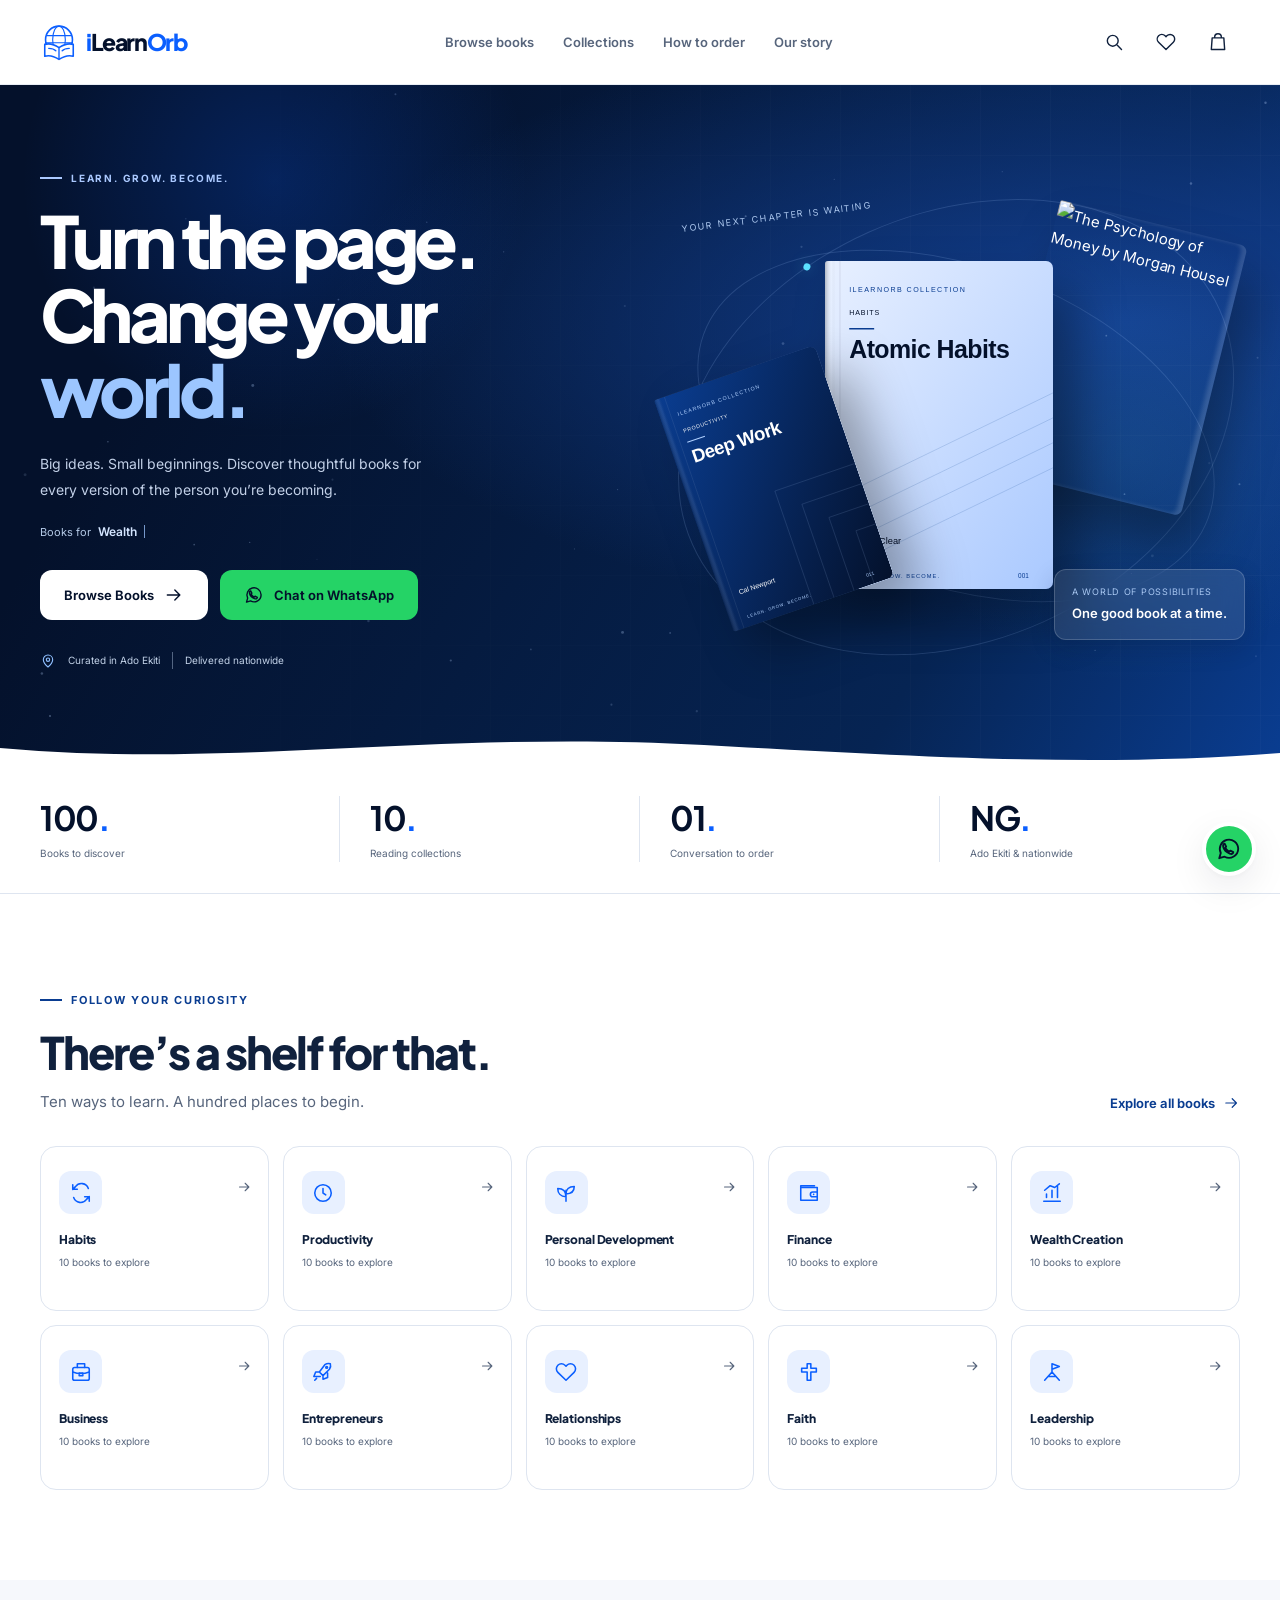
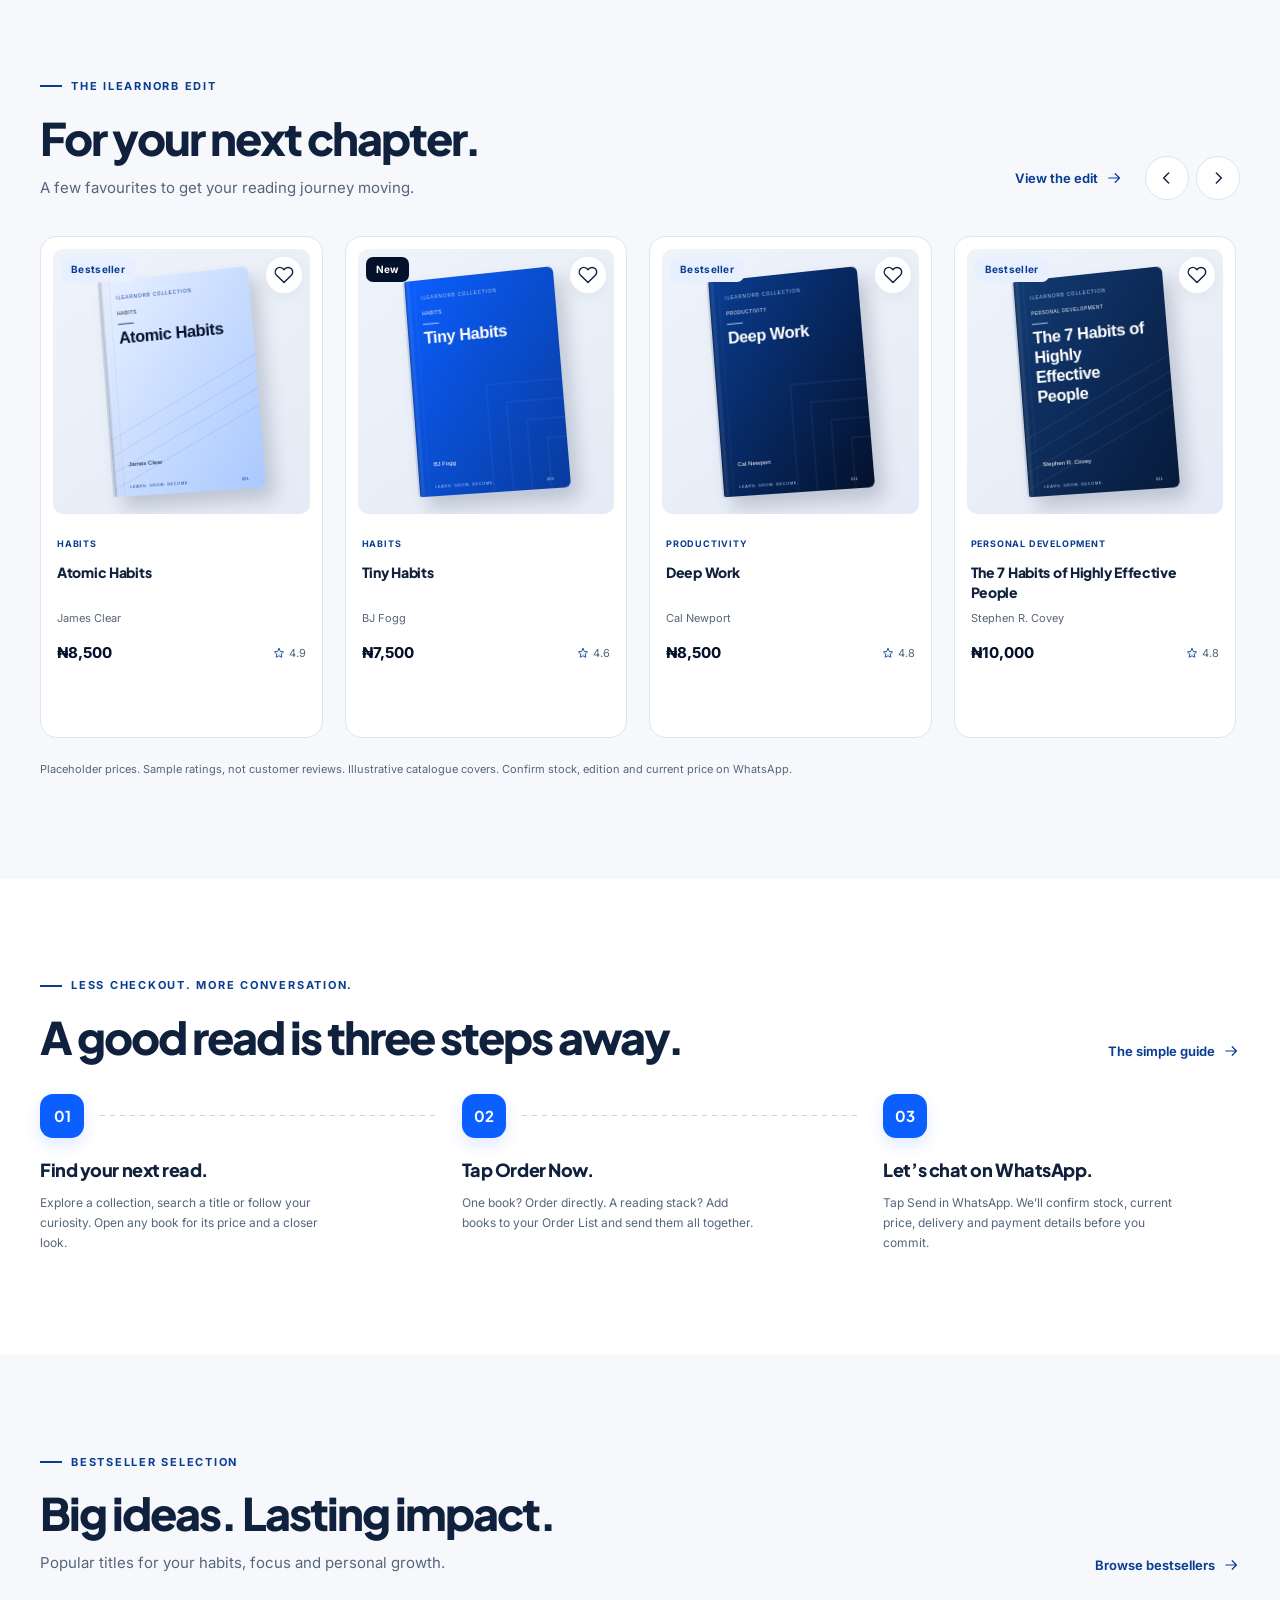
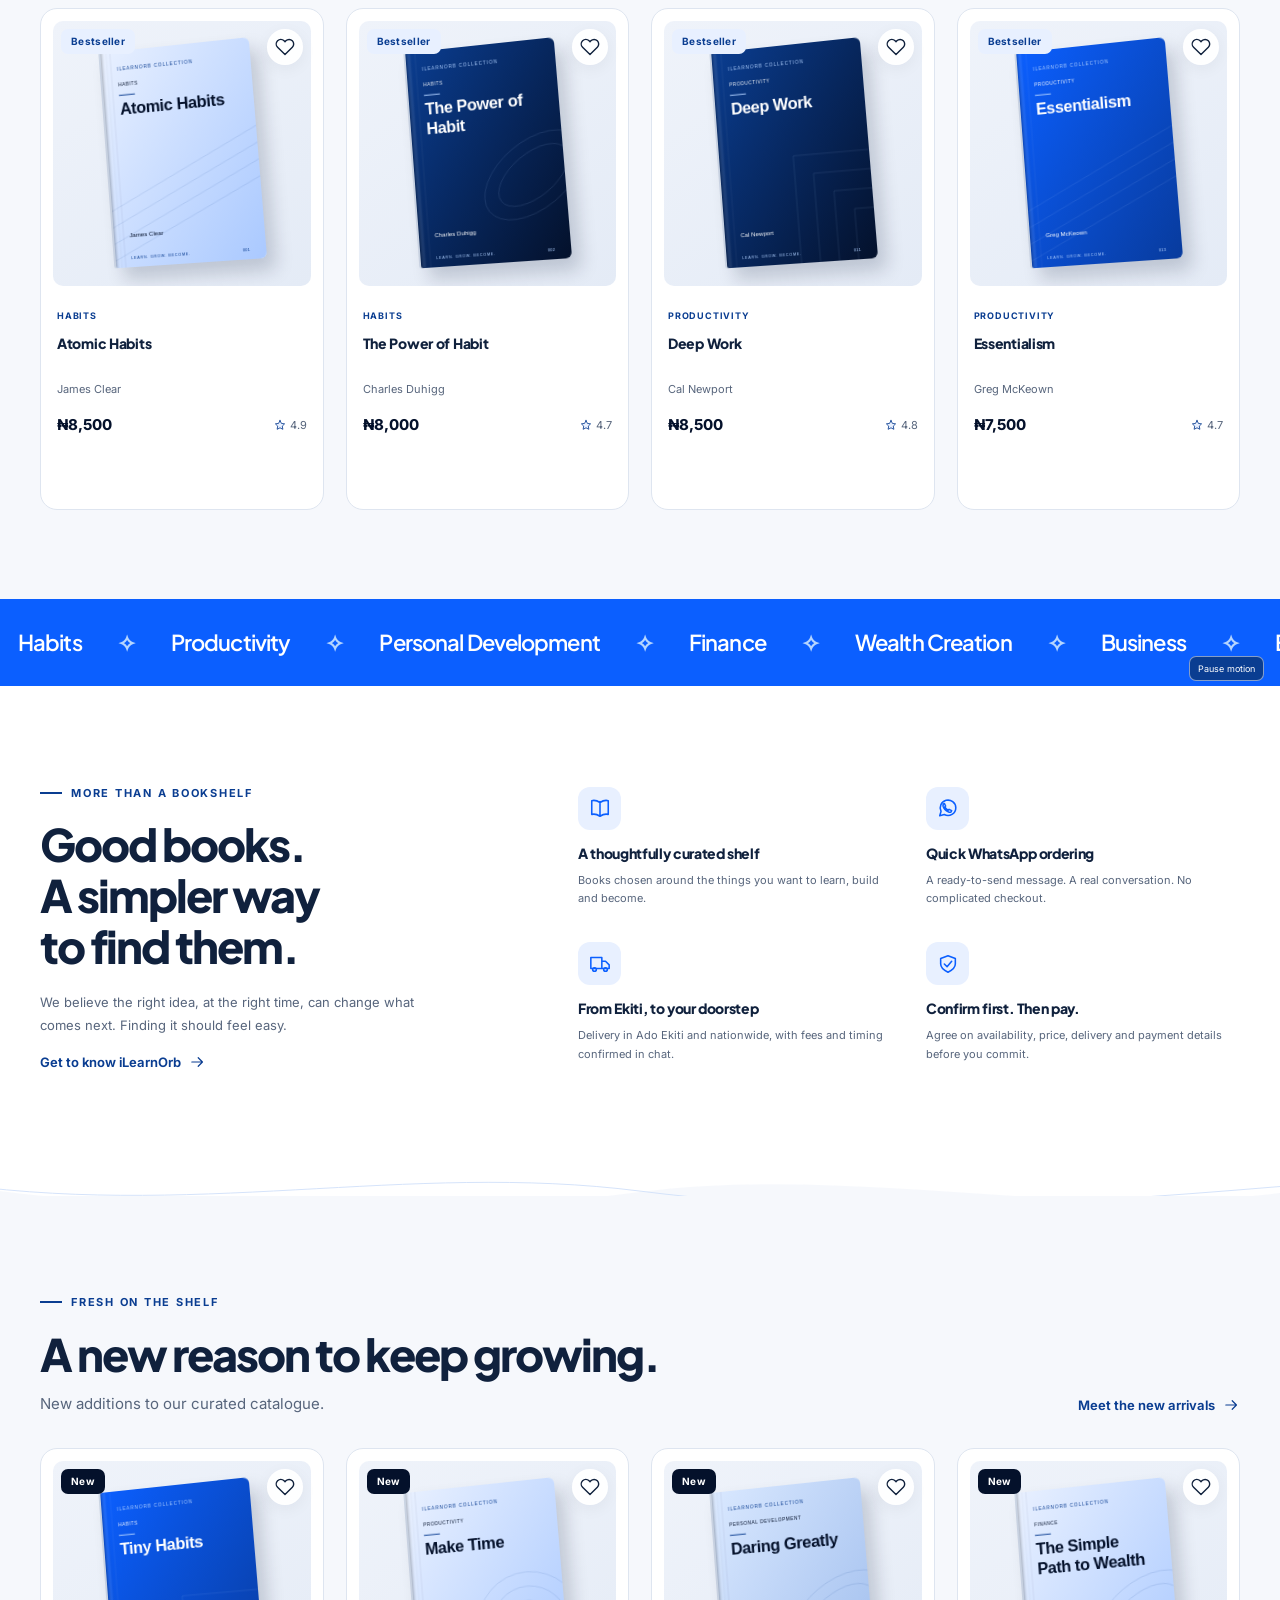
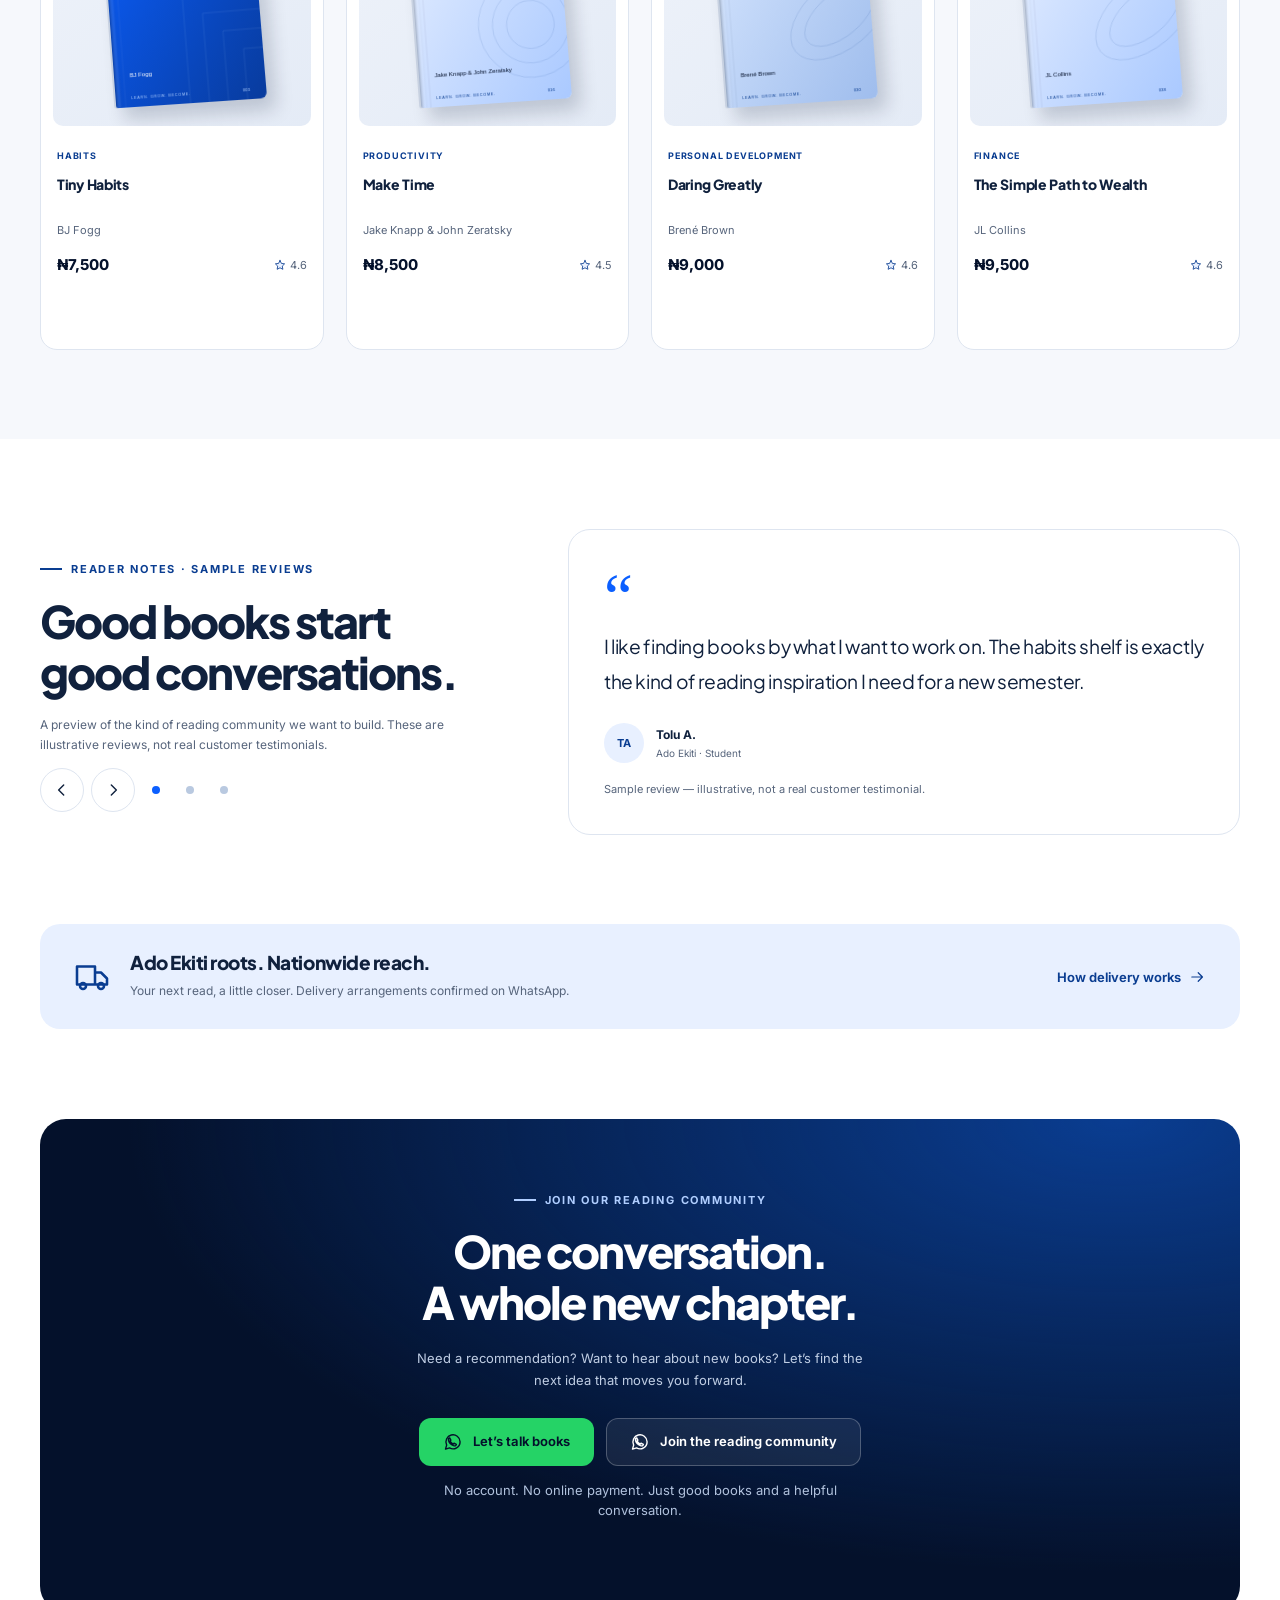
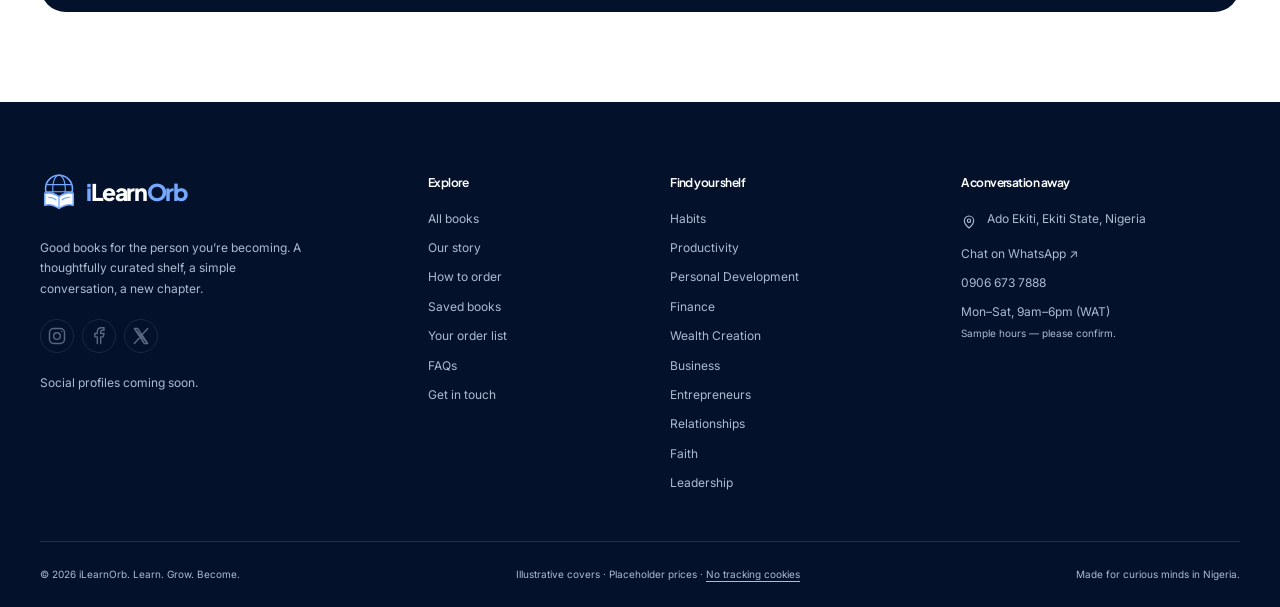
==== index.html @ 49f13f86 "first commit" ====
<!DOCTYPE html>
<html lang="en-NG">
<head>
  <meta charset="UTF-8">
  <meta name="viewport" content="width=device-width, initial-scale=1">
  <meta name="color-scheme" content="light">
  <meta name="theme-color" content="#04112B">
  <title>Books for the Person You’re Becoming | iLearnOrb</title>
  <meta name="description" content="Discover 100 books across habits, finance, faith, business and more. Order with a simple WhatsApp conversation from Ado Ekiti, Nigeria.">
  <meta property="og:type" content="website">
  <meta property="og:locale" content="en_NG">
  <meta property="og:site_name" content="iLearnOrb">
  <meta property="og:title" content="Books for the Person You’re Becoming | iLearnOrb">
  <meta property="og:description" content="Discover 100 books across habits, finance, faith, business and more. Order with a simple WhatsApp conversation from Ado Ekiti, Nigeria.">
  <meta property="og:url" content="https://ilearnorb.example/index.html">
  <meta property="og:image" content="https://ilearnorb.example/assets/og-image.png">
  <meta property="og:image:width" content="1200">
  <meta property="og:image:height" content="630">
  <meta property="og:image:alt" content="iLearnOrb — Learn. Grow. Become. A curated bookshelf in Nigeria.">
  <meta name="twitter:card" content="summary_large_image">
  <meta name="twitter:title" content="Books for the Person You’re Becoming | iLearnOrb">
  <meta name="twitter:description" content="Discover 100 books across habits, finance, faith, business and more. Order with a simple WhatsApp conversation from Ado Ekiti, Nigeria.">
  <meta name="twitter:image" content="https://ilearnorb.example/assets/og-image.png">
  <link rel="canonical" href="https://ilearnorb.example/index.html">
  <link rel="icon" href="assets/favicon.svg" type="image/svg+xml">
  <link rel="apple-touch-icon" href="assets/icon-192.png">
  <link rel="manifest" href="manifest.json">
  <link rel="preconnect" href="https://fonts.googleapis.com">
  <link rel="preconnect" href="https://fonts.gstatic.com" crossorigin>
  <link href="https://fonts.googleapis.com/css2?family=Inter:wght@400;500;600;700&amp;family=Plus+Jakarta+Sans:wght@500;600;700;800&amp;display=swap" rel="stylesheet">
  <link rel="stylesheet" href="css/variables.css">
  <link rel="stylesheet" href="css/base.css">
  <link rel="stylesheet" href="css/components.css">
  <link rel="stylesheet" href="css/animations.css">
  <link rel="stylesheet" href="css/pages.css">
  <script src="js/config.js" defer></script>
  <script src="js/books-data.js" defer></script>
  <script src="js/utils.js" defer></script>
  <script src="js/cart.js" defer></script>
  <script src="js/wishlist.js" defer></script>
  <script src="js/catalogue.js" defer></script>
  <script src="js/book.js" defer></script>
  <script src="js/animations.js" defer></script>
  <script src="js/app.js" defer></script>
</head>
<body data-page="home">
  <a class="skip-link" href="#main-content">Skip to content</a>
  <header class="site-header" id="site-header"><div class="container navbar"><a class="logo-type" href="index.html">iLearnOrb</a><a class="text-link" href="pages/catalogue.html">Browse books</a></div></header>
  <noscript>JavaScript is needed for the catalogue, saved books and order list. You can still <a href="https://wa.me/2349066737888" target="_blank" rel="noopener noreferrer"><strong>contact iLearnOrb on WhatsApp</strong></a> to ask about books and delivery.</noscript>
  <main id="main-content" tabindex="-1">
    <section class="hero" aria-labelledby="hero-heading">
      <canvas class="hero-canvas" id="hero-canvas" aria-hidden="true"></canvas>
      <div class="hero-orb" aria-hidden="true"></div><div class="hero-orb hero-orb-secondary" aria-hidden="true"></div>
      <div class="container hero-inner">
        <div class="hero-copy">
          <span class="eyebrow">Learn. Grow. Become.</span>
          <h1 id="hero-heading"><span class="hero-word" style="--word:0">Turn</span> <span class="hero-word" style="--word:1">the</span> <span class="hero-word" style="--word:2">page.</span><br><span class="hero-word" style="--word:3">Change</span> <span class="hero-word" style="--word:4">your</span><br><span class="hero-word hero-accent" style="--word:5">world.</span></h1>
          <p class="hero-lead">Big ideas. Small beginnings. Discover thoughtful books for every version of the person you’re becoming.</p>
          <div class="hero-discovery"><span>Books for</span> <strong id="rotating-word" aria-hidden="true">Habits</strong><span class="typing-caret" aria-hidden="true"></span><span class="sr-only">habits, wealth, faith and leadership.</span></div>
          <div class="btn-row"><a class="btn btn-white" href="pages/catalogue.html" data-magnetic>Browse Books<svg class="icon" viewBox="0 0 24 24" aria-hidden="true"><path d="M4 12h15m-6-6 6 6-6 6"/></svg></a><a class="btn btn-whatsapp" data-whatsapp="general" href="https://wa.me/2349066737888" target="_blank" rel="noopener noreferrer" data-magnetic><svg class="icon" viewBox="0 0 24 24" aria-hidden="true"><path d="M20.5 11.6a8.5 8.5 0 0 1-12.6 7.5L3 20.5l1.4-4.8a8.5 8.5 0 1 1 16.1-4.1Z"/><path d="m8 7 1.4 2.8-.9 1a9 9 0 0 0 3.7 3.7l1-1 2.8 1.4c-.4 2-1.7 2-3.3 1.4-3.4-1.4-5.4-3.4-6-6C6.4 8.8 6.5 7.3 8 7Z"/></svg>Chat on WhatsApp</a></div>
          <div class="hero-meta"><svg class="icon" viewBox="0 0 24 24" aria-hidden="true"><path d="M19 10c0 5-7 11-7 11S5 15 5 10a7 7 0 1 1 14 0Z"/><circle cx="12" cy="10" r="2.5"/></svg><span>Curated in Ado Ekiti</span><span>Delivered nationwide</span></div>
        </div>
        <div class="hero-art">
          <div class="hero-art-inner" aria-hidden="true"><div class="orbit-ring"></div><div class="orbit-ring"></div><span class="art-note">Your next chapter is waiting</span><div class="hero-book hero-book-back" id="hero-book-back"></div><div class="hero-book hero-book-main" id="hero-book-main"></div><div class="hero-book hero-book-front" id="hero-book-front"></div><div class="art-label"><span>A world of possibilities</span><strong>One good book at a time.</strong></div></div>
          <button class="motion-enable" id="enable-motion" hidden>Enable book motion</button>
        </div>
      </div>
      <div class="wave-divider" aria-hidden="true"><svg viewBox="0 0 1440 70" preserveAspectRatio="none"><path d="M0 40C240 75 440 10 720 35s480 45 720-10v45H0Z" fill="#FFFFFF"/></svg></div>
    </section>
    <section class="stats-strip" aria-label="Our catalogue at a glance"><div class="container stats-grid">
      <div class="stat"><strong><span data-counter="100" aria-hidden="true">100</span><span class="sr-only">100</span><span class="text-blue">.</span></strong><small>Books to discover</small></div>
      <div class="stat"><strong><span data-counter="10" aria-hidden="true">10</span><span class="sr-only">10</span><span class="text-blue">.</span></strong><small>Reading collections</small></div>
      <div class="stat"><strong><span data-counter="1" data-pad="true" aria-hidden="true">01</span><span class="sr-only">One</span><span class="text-blue">.</span></strong><small>Conversation to order</small></div>
      <div class="stat"><strong>NG<span class="text-blue">.</span></strong><small>Ado Ekiti &amp; nationwide</small></div>
    </div></section>
    <section class="section" id="categories"><div class="container"><div class="section-head reveal"><div><span class="eyebrow">Follow your curiosity</span><h2>There’s a shelf for that.</h2><p>Ten ways to learn. A hundred places to begin.</p></div><a class="text-link" href="pages/catalogue.html">Explore all books<svg class="icon" viewBox="0 0 24 24" aria-hidden="true"><path d="M4 12h15m-6-6 6 6-6 6"/></svg></a></div><div class="categories-grid" id="home-categories" data-stagger></div></div></section>
    <section class="section section-soft"><div class="container"><div class="section-head reveal"><div><span class="eyebrow">The iLearnOrb edit</span><h2>For your next chapter.</h2><p>A few favourites to get your reading journey moving.</p></div><div class="carousel-heading-actions"><a class="text-link" href="pages/catalogue.html?featured=1">View the edit<svg class="icon" viewBox="0 0 24 24" aria-hidden="true"><path d="M4 12h15m-6-6 6 6-6 6"/></svg></a><div class="carousel-controls"><button class="icon-button" data-carousel="featured-books" data-direction="-1" aria-label="Previous featured books"><svg class="icon" viewBox="0 0 24 24" aria-hidden="true"><path d="m14 6-6 6 6 6"/></svg></button><button class="icon-button" data-carousel="featured-books" data-direction="1" aria-label="Next featured books"><svg class="icon" viewBox="0 0 24 24" aria-hidden="true"><path d="m10 6 6 6-6 6"/></svg></button></div></div></div><div class="carousel" id="featured-books" tabindex="0" aria-label="Featured books" data-stagger></div><p class="fine-print" data-catalogue-note>Designed catalogue covers. Placeholder prices. Sample ratings, not customer reviews. Please confirm stock and current prices on WhatsApp.</p></div></section>
    <section class="section"><div class="container"><div class="section-head reveal"><div><span class="eyebrow">Less checkout. More conversation.</span><h2>A good read is three steps away.</h2></div><a class="text-link" href="pages/how-to-order.html">The simple guide<svg class="icon" viewBox="0 0 24 24" aria-hidden="true"><path d="M4 12h15m-6-6 6 6-6 6"/></svg></a></div><div class="steps-grid" data-stagger>
      <article class="step-card reveal"><span class="step-number">01</span><h3>Find your next read.</h3><p>Explore a collection, search a title or follow your curiosity. Open any book for its price and a closer look.</p></article>
      <article class="step-card reveal"><span class="step-number">02</span><h3>Tap Order Now.</h3><p>One book? Order directly. A reading stack? Add books to your Order List and send them all together.</p></article>
      <article class="step-card reveal"><span class="step-number">03</span><h3>Let’s chat on WhatsApp.</h3><p>Tap Send in WhatsApp. We’ll confirm stock, current price, delivery and payment details before you commit.</p></article>
    </div></div></section>
    <section class="section section-soft"><div class="container"><div class="section-head reveal"><div><span class="eyebrow">Bestseller selection</span><h2>Big ideas. Lasting impact.</h2><p>Popular titles for your habits, focus and personal growth.</p></div><a class="text-link" href="pages/catalogue.html?badge=bestseller">Browse bestsellers<svg class="icon" viewBox="0 0 24 24" aria-hidden="true"><path d="M4 12h15m-6-6 6 6-6 6"/></svg></a></div><div class="book-grid" id="bestseller-books" data-stagger></div></div></section>
    <section class="marquee" aria-label="Reading categories"><div class="marquee-track" id="marquee-track"></div><button class="marquee-pause" id="marquee-pause" aria-pressed="false">Pause motion</button></section>
    <section class="section"><div class="container benefits-layout"><div class="benefits-intro reveal"><span class="eyebrow">More than a bookshelf</span><h2>Good books.<br>A simpler way<br>to find them.</h2><p>We believe the right idea, at the right time, can change what comes next. Finding it should feel easy.</p><a class="text-link" href="pages/about.html">Get to know iLearnOrb<svg class="icon" viewBox="0 0 24 24" aria-hidden="true"><path d="M4 12h15m-6-6 6 6-6 6"/></svg></a></div><div class="benefits-grid" data-stagger>
      <article class="benefit reveal"><div class="category-icon"><svg class="icon" viewBox="0 0 24 24" aria-hidden="true"><path d="M12 5v16M3 4c4-1 6 0 9 2 3-2 5-3 9-2v15c-4-1-6 0-9 2-3-2-5-3-9-2V4Z"/></svg></div><h3>A thoughtfully curated shelf</h3><p>Books chosen around the things you want to learn, build and become.</p></article>
      <article class="benefit reveal"><div class="category-icon"><svg class="icon" viewBox="0 0 24 24" aria-hidden="true"><path d="M20.5 11.6a8.5 8.5 0 0 1-12.6 7.5L3 20.5l1.4-4.8a8.5 8.5 0 1 1 16.1-4.1Z"/><path d="m8 7 1.4 2.8-.9 1a9 9 0 0 0 3.7 3.7l1-1 2.8 1.4c-.4 2-1.7 2-3.3 1.4-3.4-1.4-5.4-3.4-6-6C6.4 8.8 6.5 7.3 8 7Z"/></svg></div><h3>Quick WhatsApp ordering</h3><p>A ready-to-send message. A real conversation. No complicated checkout.</p></article>
      <article class="benefit reveal"><div class="category-icon"><svg class="icon" viewBox="0 0 24 24" aria-hidden="true"><path d="M2 5h12v12H2V5Zm12 4h4l4 4v4h-8"/><circle cx="6" cy="18" r="2"/><circle cx="18" cy="18" r="2"/></svg></div><h3>From Ekiti, to your doorstep</h3><p>Delivery in Ado Ekiti and nationwide, with fees and timing confirmed in chat.</p></article>
      <article class="benefit reveal"><div class="category-icon"><svg class="icon" viewBox="0 0 24 24" aria-hidden="true"><path d="m12 3 8 3v6c0 5-8 9-8 9s-8-4-8-9V6l8-3Z"/><path d="m8 12 3 3 5-6"/></svg></div><h3>Confirm first. Then pay.</h3><p>Agree on availability, price, delivery and payment details before you commit.</p></article>
    </div></div></section>
    <div class="section-divider" aria-hidden="true"><svg viewBox="0 0 1440 60" preserveAspectRatio="none" data-parallax="0.025"><path d="M0 0h1440v25c-240 50-480-20-720 10S240 60 0 25Z" fill="#FFFFFF"/><path d="M0 24c260 40 480-20 720 10s480 10 720-10" stroke="#D5E3FA" fill="none"/></svg></div>
    <section class="section section-soft"><div class="container"><div class="section-head reveal"><div><span class="eyebrow">Fresh on the shelf</span><h2>A new reason to keep growing.</h2><p>New additions to our curated catalogue.</p></div><a class="text-link" href="pages/catalogue.html?badge=new&amp;sort=newest">Meet the new arrivals<svg class="icon" viewBox="0 0 24 24" aria-hidden="true"><path d="M4 12h15m-6-6 6 6-6 6"/></svg></a></div><div class="book-grid" id="new-books" data-stagger></div></div></section>
    <section class="section"><div class="container testimonial-layout"><div class="testimonial-intro reveal"><span class="eyebrow">Reader notes · sample reviews</span><h2>Good books start<br>good conversations.</h2><p>A preview of the kind of reading community we want to build. These are illustrative reviews, not real customer testimonials.</p><div id="testimonial-controls"><div class="carousel-controls"><button class="icon-button" data-review-step="-1" aria-label="Previous sample review"><svg class="icon" viewBox="0 0 24 24" aria-hidden="true"><path d="m14 6-6 6 6 6"/></svg></button><button class="icon-button" data-review-step="1" aria-label="Next sample review"><svg class="icon" viewBox="0 0 24 24" aria-hidden="true"><path d="m10 6 6 6-6 6"/></svg></button><div class="slider-dots" id="testimonial-dots" aria-label="Choose a sample review"></div></div></div></div><div class="testimonial-card reveal" id="testimonial-review" aria-live="polite" aria-atomic="true"></div></div></section>
    <section class="container"><div class="delivery-banner reveal"><div class="delivery-banner-copy"><svg class="icon" viewBox="0 0 24 24" aria-hidden="true"><path d="M2 5h12v12H2V5Zm12 4h4l4 4v4h-8"/><circle cx="6" cy="18" r="2"/><circle cx="18" cy="18" r="2"/></svg><div><h3>Ado Ekiti roots. Nationwide reach.</h3><p>Your next read, a little closer. Delivery arrangements confirmed on WhatsApp.</p></div></div><a class="text-link" href="pages/how-to-order.html#delivery">How delivery works<svg class="icon" viewBox="0 0 24 24" aria-hidden="true"><path d="M4 12h15m-6-6 6 6-6 6"/></svg></a></div></section>
    <section class="section"><div class="container"><div class="final-cta reveal"><span class="eyebrow">Join our reading community</span><h2>One conversation.<br>A whole new chapter.</h2><p>Need a recommendation? Want to hear about new books? Let’s find the next idea that moves you forward.</p><div class="btn-row" style="justify-content:center"><a class="btn btn-whatsapp" data-whatsapp="general" href="https://wa.me/2349066737888" target="_blank" rel="noopener noreferrer"><svg class="icon" viewBox="0 0 24 24" aria-hidden="true"><path d="M20.5 11.6a8.5 8.5 0 0 1-12.6 7.5L3 20.5l1.4-4.8a8.5 8.5 0 1 1 16.1-4.1Z"/><path d="m8 7 1.4 2.8-.9 1a9 9 0 0 0 3.7 3.7l1-1 2.8 1.4c-.4 2-1.7 2-3.3 1.4-3.4-1.4-5.4-3.4-6-6C6.4 8.8 6.5 7.3 8 7Z"/></svg>Let’s talk books</a><a class="btn btn-ghost-light" data-whatsapp="community" href="https://wa.me/2349066737888" target="_blank" rel="noopener noreferrer"><svg class="icon" viewBox="0 0 24 24" aria-hidden="true"><path d="M20.5 11.6a8.5 8.5 0 0 1-12.6 7.5L3 20.5l1.4-4.8a8.5 8.5 0 1 1 16.1-4.1Z"/><path d="m8 7 1.4 2.8-.9 1a9 9 0 0 0 3.7 3.7l1-1 2.8 1.4c-.4 2-1.7 2-3.3 1.4-3.4-1.4-5.4-3.4-6-6C6.4 8.8 6.5 7.3 8 7Z"/></svg>Join the reading community</a></div><p class="fine-print">No account. No online payment. Just good books and a helpful conversation.</p></div></div></section>
  </main>
  <footer class="site-footer" id="site-footer"><div class="container"><p>iLearnOrb · Learn. Grow. Become. · Ado Ekiti, Ekiti State, Nigeria</p></div></footer>
</body>
</html>
---- css/variables.css ----
:root {
  color-scheme: light;
  --blue-900: #04112B;
  --blue-700: #0A3D91;
  --blue-600: #0B5FFF;
  --blue-500: #2E7BFF;
  --blue-100: #E8F0FF;
  --white: #FFFFFF;
  --cyan: #5CE1FF;
  --whatsapp: #25D366;
  --ink: #10213D;
  --muted: #57657C;
  --paper: #F6F8FC;
  --line: #DEE5F0;
  --input-border: #8191AA;
  --font-heading: 'Plus Jakarta Sans', 'Arial', sans-serif;
  --font-body: 'Inter', 'Arial', sans-serif;
  --radius-sm: 12px;
  --radius: 20px;
  --radius-lg: 28px;
  --shadow-sm: 0 4px 16px rgb(4 17 43 / 5%);
  --shadow: 0 12px 36px rgb(4 17 43 / 8%), 0 2px 6px rgb(4 17 43 / 3%);
  --shadow-lg: 0 26px 60px rgb(4 17 43 / 14%);
  --container: 1280px;
  --nav-height: 84px;
  --ease: cubic-bezier(.22, 1, .36, 1);
  --transition: 220ms var(--ease);
}
---- css/base.css ----
*, *::before, *::after { box-sizing: border-box; }
html { scroll-behavior: smooth; scroll-padding-top: 110px; -webkit-text-size-adjust: 100%; }
body { margin: 0; color: var(--ink); background: var(--white); font-family: var(--font-body); font-size: 15px; line-height: 1.7; -webkit-font-smoothing: antialiased; }
body.has-dialog { overflow: hidden; }
img, svg, canvas { display: block; max-width: 100%; }
img { height: auto; }
button, input, select, textarea { font: inherit; }
button, a, input, select, textarea { -webkit-tap-highlight-color: transparent; }
button, select { cursor: pointer; }
button { color: inherit; }
a { color: inherit; text-decoration: none; }
p { margin: 0 0 1em; }
h1, h2, h3, h4 { margin: 0; font-family: var(--font-heading); font-weight: 800; line-height: 1.14; letter-spacing: -.045em; }
h1 { font-size: clamp(2.3rem, 6vw, 4.5rem); }
h2 { font-size: clamp(1.9rem, 3.5vw, 2.8rem); }
h3 { font-size: clamp(1.05rem, 2vw, 1.3rem); letter-spacing: -.025em; }
ul, ol { padding-left: 1.25rem; }
button:disabled { cursor: not-allowed; opacity: .5; }
::selection { background: var(--blue-100); color: var(--blue-900); }
:focus-visible { outline: 3px solid var(--blue-600); outline-offset: 4px; border-radius: 4px; }
[hidden] { display: none !important; }
.sr-only { position: absolute; width: 1px; height: 1px; padding: 0; margin: -1px; overflow: hidden; clip: rect(0,0,0,0); white-space: nowrap; border: 0; }
.skip-link { position: fixed; top: 10px; left: 10px; z-index: 1000; padding: 12px 20px; color: var(--white); background: var(--blue-900); border-radius: 10px; transform: translateY(-150%); }
.skip-link:focus { transform: translateY(0); }
.container { width: min(var(--container), calc(100% - 40px)); margin-inline: auto; }
.section { padding-block: clamp(56px, 7vw, 100px); }
.section-soft { background: var(--paper); }
.section-blue { background: var(--blue-100); }
.section-head { display: flex; align-items: flex-end; justify-content: space-between; gap: 24px; margin-bottom: 32px; }
.section-head p { margin: 12px 0 0; color: var(--muted); max-width: 560px; }
.eyebrow { display: inline-flex; align-items: center; gap: 9px; margin-bottom: 16px; color: var(--blue-700); font-size: 11px; font-weight: 700; letter-spacing: .16em; text-transform: uppercase; }
.eyebrow::before { content: ''; width: 22px; height: 2px; background: currentColor; }
.text-muted { color: var(--muted); }
.text-blue { color: var(--blue-600); }
.text-center { text-align: center; }
.flow > * + * { margin-top: 20px; }
.stack { display: grid; gap: 20px; }
.icon { width: 20px; height: 20px; flex: 0 0 auto; fill: none; stroke: currentColor; stroke-width: 1.7; stroke-linecap: round; stroke-linejoin: round; }
.icon-lg { width: 26px; height: 26px; }
.rule { height: 1px; background: var(--line); border: 0; margin-block: 24px; }
noscript { display: block; padding: 20px; background: var(--blue-100); }
@media (min-width: 768px) { .container { width: min(var(--container), calc(100% - 80px)); } }
@media (max-width: 540px) { .section-head { align-items: flex-start; flex-wrap: wrap; gap: 18px; } body { font-size: 14px; } }
@media (prefers-reduced-motion: reduce) { html { scroll-behavior: auto; } }
---- css/components.css ----
/* Shared navigation, controls, covers, cards and overlays. */
.scroll-progress { position: fixed; inset: 0 0 auto; z-index: 140; height: 3px; background: var(--blue-600); transform: scaleX(0); transform-origin: left; }
.site-header { position: sticky; top: 0; z-index: 100; background: rgb(255 255 255 / 93%); border-bottom: 1px solid rgb(222 229 240 / 70%); backdrop-filter: blur(18px); }
.navbar { height: var(--nav-height); display: flex; align-items: center; justify-content: space-between; gap: 24px;  }
.site-header.is-scrolled .navbar { height: 68px; }
.logo { display: inline-flex; align-items: center; gap: 8px; white-space: nowrap; }
.logo-mark { width: 38px; height: 38px; color: var(--blue-600); }
.logo-type { font-family: var(--font-heading); font-size: 23px; font-weight: 800; letter-spacing: -.06em; color: var(--blue-900); }
.logo-type em { font-style: normal; color: var(--blue-600); }
.nav-links { display: flex; align-items: center; gap: 29px; }
.nav-links a { position: relative; font-size: 13px; font-weight: 600; color: var(--muted); padding-block: 12px; }
.nav-links a:hover, .nav-links a[aria-current] { color: var(--blue-600); }
.nav-links a[aria-current]::after { content: ''; position: absolute; bottom: 3px; width: 5px; height: 5px; border-radius: 50%; background: var(--blue-600); left: calc(50% - 2px); }
.nav-actions { display: flex; gap: 8px; align-items: center; }
.icon-button { display: inline-flex; align-items: center; justify-content: center; position: relative; width: 44px; height: 44px; padding: 0; background: transparent; border: 1px solid transparent; border-radius: 50%; transition: transform var(--transition), opacity var(--transition); }
.icon-button:hover { background: var(--blue-100); }
.count-badge { position: absolute; top: 0; right: 0; min-width: 17px; height: 17px; padding-inline: 4px; color: var(--white); background: var(--blue-600); border: 2px solid var(--white); border-radius: 20px; font-size: 9px; line-height: 13px; font-weight: 700; }
.menu-toggle { display: none; }
.menu-lines { width: 19px; display: grid; gap: 5px; }
.menu-lines span { display: block; height: 1.5px; background: var(--ink); }
.btn { position: relative; overflow: hidden; display: inline-flex; align-items: center; justify-content: center; gap: 10px; min-height: 48px; padding: 13px 23px; border: 1px solid transparent; border-radius: 12px; font-size: 13px; font-weight: 650; line-height: 1.3; transition: transform var(--transition), opacity var(--transition); text-align: center; }
.btn:hover { transform: translateY(-2px); }
.btn-primary { color: var(--white); background: var(--blue-600); box-shadow: 0 6px 16px rgb(11 95 255 / 16%); }
.btn-primary:hover { background: var(--blue-700); }
.btn-whatsapp { color: var(--blue-900); background: var(--whatsapp); }
.btn-whatsapp:hover { box-shadow: 0 7px 22px rgb(37 211 102 / 22%); }
.btn-outline { background: var(--white); color: var(--ink); border-color: var(--input-border); }
.btn-outline:hover { border-color: var(--blue-600); color: var(--blue-600); }
.btn-ghost-light { color: var(--white); background: rgb(255 255 255 / 7%); border-color: rgb(255 255 255 / 24%); }
.btn-white { color: var(--blue-900); background: var(--white); }
.btn-small { min-height: 40px; padding: 10px 15px; font-size: 12px; }
.btn-block { display: flex; width: 100%; }
.btn-row { display: flex; flex-wrap: wrap; align-items: center; gap: 12px; }
.text-link { display: inline-flex; align-items: center; gap: 8px; font-size: 13px; font-weight: 650; color: var(--blue-700); }
.text-link .icon { width: 17px; transition: transform var(--transition); }
.text-link:hover .icon { transform: translateX(3px); }
.field { display: grid; gap: 7px; }
.field label, .field-label { font-size: 12px; font-weight: 650; }
.field input, .field select, .field textarea, .input { min-width: 0; width: 100%; padding: 12px 14px; color: var(--ink); background: var(--white); border: 1px solid var(--input-border); border-radius: 10px; }
.field textarea { resize: vertical; min-height: 120px; }
.field input::placeholder, .field textarea::placeholder { color: #6A778B; }
.field small, .fine-print { color: var(--muted); font-size: 11px; line-height: 1.6; }
.panel { padding: 28px; border: 1px solid var(--line); border-radius: var(--radius); background: var(--white); box-shadow: var(--shadow-sm); }
.pill, .badge { display: inline-flex; align-items: center; gap: 5px; width: fit-content; padding: 5px 10px; border-radius: 7px; background: var(--blue-100); color: var(--blue-700); font-size: 10px; font-weight: 700; letter-spacing: .03em; line-height: 1.5; }
.badge-new { background: var(--blue-900); color: var(--white); }
.breadcrumbs { display: flex; flex-wrap: wrap; gap: 8px; align-items: center; margin: 26px 0; color: var(--muted); font-size: 11px; }
.breadcrumbs a:hover { color: var(--blue-600); }
.breadcrumbs .icon { width: 12px; height: 12px; }
.book-grid { display: grid; grid-template-columns: repeat(4, minmax(0, 1fr)); gap: 22px; }
.book-card { min-width: 0; position: relative; padding: 12px 12px 17px; border: 1px solid var(--line); border-radius: 17px; background: var(--white); transition: transform var(--transition), opacity var(--transition); }
.book-card:hover { box-shadow: var(--shadow-lg); }
.cover-stage { position: relative; display: flex; align-items: center; justify-content: center; height: 265px; overflow: hidden; border-radius: 10px; background: linear-gradient(145deg, #EFF3FA, #E4EBF6); perspective: 900px; }
.cover-stage::after { content: ''; position: absolute; inset: 0; background: linear-gradient(110deg, transparent 28%, rgb(255 255 255 / 35%) 45%, transparent 62%); transform: translateX(-135%); pointer-events: none; }
.book-card:hover .cover-stage::after { transform: translateX(135%); transition: transform 850ms var(--ease); }
.cover-wrap { width: 152px; aspect-ratio: 320 / 460; border-radius: 2px 6px 6px 2px; box-shadow: 8px 12px 18px rgb(4 17 43 / 18%), -2px 0 0 #CDD7E6; transform: rotate(-5deg) rotateY(-9deg) rotateX(3deg); transition: transform 350ms var(--ease); }
.cover-wrap img { width: 100%; height: 100%; border-radius: inherit; object-fit: cover; }
.book-card:hover .cover-wrap { transform: rotate(-1deg) rotateY(var(--ry, 0deg)) rotateX(var(--rx, 0deg)) translateY(-5px); }
.card-heart { position: absolute; top: 20px; right: 20px; width: 36px; height: 36px; background: rgb(255 255 255 / 94%); border: 1px solid rgb(255 255 255 / 70%); z-index: 2; box-shadow: var(--shadow-sm); }
.card-heart[aria-pressed='true'] { color: var(--blue-600); }
.card-heart[aria-pressed='true'] .icon { fill: var(--blue-100); }
.card-badge { position: absolute; left: 20px; top: 20px; z-index: 2; }
.card-copy { padding: 15px 4px 0; }
.card-category { color: var(--blue-700); font-size: 9px; font-weight: 700; letter-spacing: .09em; text-transform: uppercase; }
.card-title { margin-top: 7px; font-size: 14px; line-height: 1.45; letter-spacing: -.02em; height: 41px; display: -webkit-box; -webkit-line-clamp: 2; -webkit-box-orient: vertical; overflow: hidden; }
.card-title a:hover { color: var(--blue-600); }
.card-author { font-size: 11px; color: var(--muted); margin: 6px 0 13px; overflow: hidden; white-space: nowrap; text-overflow: ellipsis; }
.card-bottom { display: flex; align-items: center; justify-content: space-between; gap: 8px; }
.card-price { font-size: 15px; color: var(--blue-900); font-weight: 750; }
.card-rating { display: flex; align-items: center; gap: 4px; font-size: 11px; color: var(--muted); }
.card-rating .icon { width: 12px; height: 12px; color: var(--blue-700); fill: var(--blue-100); }
.card-order { margin-top: 14px; min-height: 38px; padding: 9px 12px; font-size: 11px; width: 100%; }
.carousel { display: grid; grid-auto-flow: column; grid-auto-columns: calc((100% - 66px) / 4); gap: 22px; overflow-x: auto; scroll-snap-type: x mandatory; scrollbar-width: thin; scrollbar-color: var(--input-border) transparent; padding: 4px 2px 23px; overscroll-behavior-x: contain; }
.carousel > * { scroll-snap-align: start; }
.carousel-controls { display: flex; gap: 7px; }
.carousel-controls .icon-button { background: var(--white); border-color: var(--line); }
.empty-state { text-align: center; padding: 68px 20px; max-width: 620px; margin-inline: auto; }
.empty-icon { width: 84px; height: 84px; margin: 0 auto 24px; border-radius: 24px; background: var(--blue-100); color: var(--blue-600); display: grid; place-items: center; }
.empty-icon .icon { width: 35px; height: 35px; }
.empty-state h1, .empty-state h2 { font-size: clamp(1.6rem, 4vw, 2.2rem); }
.empty-state p { color: var(--muted); margin: 16px auto 24px; max-width: 440px; }
.skeleton { min-height: 414px; padding: 12px; border: 1px solid var(--line); border-radius: 17px; }
.skeleton-cover, .skeleton-line { position: relative; overflow: hidden; border-radius: 10px; background: #EDF1F8; }
.skeleton-cover::after, .skeleton-line::after { content: ''; position: absolute; inset: 0; background: linear-gradient(100deg, transparent, #F9FAFD, transparent); transform: translateX(-100%); animation: skeleton-shine 1.5s infinite; }
.skeleton-cover { height: 265px; }
.skeleton-line { height: 14px; margin-top: 18px; }
.skeleton-line:last-child { width: 60%; }
.search-box { position: relative; }
.search-field { display: flex; align-items: center; gap: 12px; padding: 0 16px; background: var(--white); border: 1px solid var(--input-border); border-radius: 12px; }
.search-field:focus-within { border-color: var(--blue-600); box-shadow: 0 0 0 3px var(--blue-100); }
.search-field > .icon { color: var(--muted); }
.search-field input { min-width: 0; width: 100%; border: 0; outline: 0; background: transparent; padding: 16px 0; color: var(--ink); }
.search-field .icon-button { width: 32px; height: 32px; flex: 0 0 auto; }
.suggestions { position: absolute; inset: calc(100% + 8px) 0 auto; z-index: 30; padding: 7px; background: var(--white); border: 1px solid var(--line); border-radius: 14px; box-shadow: var(--shadow-lg); max-height: 380px; overflow: auto; }
.suggestion { display: flex; align-items: center; gap: 12px; padding: 9px; border-radius: 8px; }
.suggestion:hover, .suggestion[aria-selected='true'] { background: var(--blue-100); }
.suggestion img { width: 32px; height: 46px; object-fit: cover; border-radius: 3px; }
.suggestion strong { display: block; font-size: 12px; line-height: 1.4; }
.suggestion small { color: var(--muted); font-size: 10px; }
.suggestion-empty { padding: 14px; color: var(--muted); font-size: 12px; }
dialog { color: var(--ink); border: 0; margin: auto; padding: 0; box-shadow: var(--shadow-lg); background: var(--white); }
dialog::backdrop { background: rgb(4 17 43 / 52%); backdrop-filter: blur(3px); }
.side-drawer { inset: 0 0 0 auto; margin: 0 0 0 auto; width: min(460px, 100%); max-width: 100%; height: 100dvh; max-height: 100dvh; border-radius: 20px 0 0 20px; }
.side-drawer[open] { display: flex; flex-direction: column; animation: drawer-in 300ms var(--ease); }
.side-drawer.is-closing { animation: drawer-out 170ms ease forwards; }
.drawer-head { display: flex; align-items: center; justify-content: space-between; gap: 20px; padding: 24px; border-bottom: 1px solid var(--line); }
.drawer-head h2 { font-size: 21px; }
.drawer-content { padding: 24px; overflow-y: auto; flex: 1; }
.drawer-foot { padding: 20px 24px; border-top: 1px solid var(--line); background: var(--paper); }
.drawer-total { display: flex; align-items: center; justify-content: space-between; margin-bottom: 16px; }
.drawer-nav { display: grid; gap: 3px; margin-block: 16px 30px; }
.drawer-nav a { padding: 13px 0; border-bottom: 1px solid var(--line); font-family: var(--font-heading); font-weight: 700; font-size: 20px; letter-spacing: -.04em; }
.drawer-nav a:hover { color: var(--blue-600); }
.search-dialog { width: min(660px, calc(100% - 32px)); border-radius: 20px; overflow: visible; }
.search-dialog .search-box { margin: 24px; }
.search-dialog .suggestions { position: static; margin-top: 10px; border: 0; box-shadow: none; padding: 0; }
.search-hint { padding: 0 24px 24px; color: var(--muted); font-size: 11px; }
.cart-line { display: grid; grid-template-columns: 62px 1fr auto; align-items: start; gap: 16px; padding-block: 21px; border-bottom: 1px solid var(--line); }
.cart-line:first-child { padding-top: 0; }
.cart-line img { width: 62px; height: 89px; border-radius: 4px; box-shadow: var(--shadow-sm); object-fit: cover; }
.cart-line h3 { font-size: 13px; line-height: 1.5; }
.cart-line p { color: var(--muted); font-size: 11px; margin: 4px 0 9px; }
.cart-line-price { font-size: 13px; font-weight: 700; white-space: nowrap; }
.quantity { display: inline-flex; align-items: center; border: 1px solid var(--input-border); background: var(--white); border-radius: 9px; overflow: hidden; }
.quantity button { width: 34px; height: 36px; display: grid; place-items: center; border: 0; background: transparent; }
.quantity button:hover { background: var(--blue-100); }
.quantity .icon { width: 14px; height: 14px; }
.quantity input { width: 39px; height: 36px; padding: 0; text-align: center; border: 0; background: transparent; appearance: textfield; }
.quantity input::-webkit-inner-spin-button { appearance: none; }
.remove-item { padding: 6px 0; border: 0; background: transparent; font-size: 11px; text-decoration: underline; color: var(--muted); }
.cart-line-actions { display: flex; align-items: center; gap: 13px; }
.toast-region { position: fixed; z-index: 220; bottom: 24px; left: 50%; transform: translateX(-50%); display: grid; gap: 9px; width: min(430px, calc(100% - 40px)); pointer-events: none; }
.toast { display: flex; align-items: center; gap: 11px; padding: 13px 14px; background: var(--blue-900); color: var(--white); border: 1px solid rgb(255 255 255 / 18%); border-radius: 13px; box-shadow: var(--shadow-lg); font-size: 12px; pointer-events: auto; animation: toast-in 240ms var(--ease); }
dialog .toast-region { position: absolute; top: 82px; bottom: auto; }
.toast > .icon { color: var(--cyan); width: 17px; }
.toast span { flex: 1; }
.toast .icon-button { width: 28px; height: 28px; color: var(--white); }
.toast .icon-button:hover { background: rgb(255 255 255 / 12%); }
.floating-whatsapp { position: fixed; right: 24px; bottom: 24px; z-index: 90; width: 54px; height: 54px; display: grid; place-items: center; background: var(--whatsapp); color: var(--blue-900); border: 4px solid var(--white); border-radius: 50%; box-shadow: var(--shadow); transition: transform var(--transition); }
.floating-whatsapp .icon { width: 26px; height: 26px; }
.floating-whatsapp:hover { transform: translateY(-4px); }
.back-top { position: fixed; right: 32px; bottom: 90px; z-index: 89; background: var(--white); border: 1px solid var(--line); box-shadow: var(--shadow-sm); width: 38px; height: 38px; opacity: 0; pointer-events: none; transform: translateY(10px); }
.back-top.is-visible { opacity: 1; pointer-events: auto; transform: none; }
.site-footer { padding: 70px 0 0; background: var(--blue-900); color: #ADBBD1; }
.site-footer .logo-type { color: var(--white); }
.site-footer .logo-type em, .site-footer .logo-mark { color: #75A9FF; }
.footer-grid { display: grid; grid-template-columns: 1.4fr .8fr 1fr 1.15fr; gap: 48px; padding-bottom: 48px; }
.footer-brand p { margin: 20px 0; max-width: 270px; font-size: 12px; }
.footer-heading { margin: 4px 0 19px; color: var(--white); font-size: 12px; font-weight: 650; }
.footer-links { display: grid; gap: 9px; font-size: 12px; }
.footer-links a:hover { color: var(--white); }
.footer-location { display: flex; align-items: flex-start; gap: 10px; font-size: 12px; }
.footer-location .icon { width: 16px; margin-top: 3px; }
.social-links { display: flex; gap: 8px; }
.social-links a { display: grid; place-items: center; width: 34px; height: 34px; border: 1px solid #324058; border-radius: 50%; }
.social-links a[aria-disabled='true'] { opacity: .5; cursor: default; }
.footer-bottom { display: flex; flex-wrap: wrap; justify-content: space-between; gap: 12px; padding: 24px 0; border-top: 1px solid #23314A; font-size: 10px; }
.footer-bottom a { text-decoration: underline; text-underline-offset: 3px; }
.faq-list { border-top: 1px solid var(--line); }
.faq-item { border-bottom: 1px solid var(--line); }
.faq-question { width: 100%; display: flex; align-items: center; justify-content: space-between; gap: 20px; padding: 23px 0; text-align: left; font-family: var(--font-heading); font-size: 15px; font-weight: 650; border: 0; background: transparent; letter-spacing: -.02em; }
.faq-question .icon { width: 17px; height: 17px; transition: transform var(--transition); }
.faq-question[aria-expanded='true'] .icon { transform: rotate(45deg); }
.faq-answer { color: var(--muted); max-width: 730px; padding-bottom: 22px; font-size: 13px; }
@media (hover: hover) and (pointer: fine) { .card-order { opacity: 0; transform: translateY(5px); } .book-card:hover .card-order, .book-card:focus-within .card-order { opacity: 1; transform: none; } }
@media (max-width: 1050px) { .nav-links { gap: 18px; } .nav-links a { font-size: 12px; } .book-grid { gap: 16px; } .cover-stage { height: 240px; } .cover-wrap { width: 138px; } .footer-grid { gap: 30px; } .carousel { grid-auto-columns: calc((100% - 44px) / 3); } }
@media (max-width: 800px) { .nav-links { display: none; } .menu-toggle { display: inline-flex; } .navbar { height: 72px; gap: 10px; } .book-grid { grid-template-columns: repeat(2, minmax(0, 1fr)); } .footer-grid { grid-template-columns: 1.4fr 1fr; gap: 40px; } .carousel { grid-auto-columns: calc((100% - 22px) / 2.4); } }
@media (max-width: 540px) { .logo-type { font-size: 21px; } .logo-mark { width: 32px; height: 32px; } .nav-actions { gap: 0; } .nav-actions .icon-button { width: 37px; height: 40px; } .nav-actions .icon { width: 18px; } .book-grid { gap: 12px; } .book-card { padding: 8px 8px 13px; border-radius: 13px; } .cover-stage { height: 205px; border-radius: 8px; } .cover-wrap { width: 112px; } .card-copy { padding: 12px 2px 0; } .card-title { font-size: 12px; height: 35px; } .card-price { font-size: 13px; } .card-category { font-size: 8px; } .card-author { font-size: 10px; } .card-rating { font-size: 10px; } .card-heart { width: 31px; height: 31px; top: 14px; right: 13px; } .card-badge { top: 14px; left: 13px; font-size: 8px; padding: 4px 6px; } .card-order { font-size: 10px; padding: 8px 5px; min-height: 35px; gap: 5px; } .card-order .icon { width: 14px; height: 14px; } .carousel { grid-auto-columns: 65%; gap: 14px; } .carousel .cover-stage { height: 250px; } .carousel .cover-wrap { width: 145px; } .carousel .card-title { font-size: 14px; height: 41px; } .carousel .card-price { font-size: 15px; } .footer-grid { grid-template-columns: 1fr 1fr; gap: 32px 20px; } .footer-brand, .footer-contact { grid-column: 1 / -1; } .site-footer { padding-top: 48px; } .floating-whatsapp { right: 15px; bottom: 18px; width: 50px; height: 50px; } .back-top { right: 21px; bottom: 80px; } .toast-region { bottom: 80px; } .panel { padding: 21px; } .btn { padding-inline: 18px; } }
@media (max-width: 360px) { .container { width: calc(100% - 28px); } .logo { gap: 4px; } .logo-type { font-size: 19px; } .logo-mark { width: 28px; } .nav-actions .icon-button { width: 34px; } .cover-stage { height: 185px; } .cover-wrap { width: 101px; } .card-rating { display: none; } .card-badge { max-width: 70px; } }
---- css/animations.css ----
/* Motion is progressive: nothing is hidden until observers are ready. */
@keyframes float-book { 0%,100% { transform: translateY(0) rotate(-9deg); } 50% { transform: translateY(-15px) rotate(-7deg); } }
@keyframes orbit-drift { 0%,100% { transform: translate3d(0,0,0) scale(1); } 50% { transform: translate3d(25px,-25px,0) scale(1.08); } }
@keyframes marquee { to { transform: translateX(-50%); } }
@keyframes skeleton-shine { to { transform: translateX(100%); } }
@keyframes drawer-in { from { transform: translateX(100%); opacity: .5; } to { transform: none; opacity: 1; } }
@keyframes drawer-out { to { transform: translateX(100%); opacity: 0; } }
@keyframes toast-in { from { transform: translateY(15px); opacity: 0; } to { transform: none; opacity: 1; } }
@keyframes heart-pop { 50% { transform: scale(1.25); } }
@keyframes ripple { to { transform: scale(4); opacity: 0; } }
@keyframes word-in { from { opacity: 0; transform: translateY(25px); } to { opacity: 1; transform: none; } }
@keyframes pulse-ring { 50% { transform: scale(1.06); opacity: .65; } }
@keyframes orb-draw { from { stroke-dashoffset: 220; } to { stroke-dashoffset: 0; } }
@keyframes curtain-up { to { transform: translateY(-102%); } }
@keyframes wave-drift { 50% { transform: translateX(-20px); } }
@keyframes error-float { 50% { transform: translateY(-12px) rotate(6deg); } }
@keyframes page-in { from { opacity: 0; transform: translateY(7px); } to { opacity: 1; transform: none; } }
main { animation: page-in 420ms var(--ease); }
.page-leaving main { opacity: 0; transform: translateY(-6px); transition: opacity 150ms ease, transform 150ms ease; }
.motion-ready .reveal { opacity: 0; transform: translateY(24px); transition: opacity 650ms var(--ease), transform 650ms var(--ease); transition-delay: var(--delay, 0ms); }
.motion-ready .reveal.is-visible { opacity: 1; transform: none; }
.motion-ready .reveal-scale { transform: scale(.96); }
.motion-ready .reveal-scale.is-visible { transform: none; }
.heart-pop { animation: heart-pop 300ms ease; }
.ripple { position: absolute; width: 70px; height: 70px; margin: -35px; border-radius: 50%; background: rgb(255 255 255 / 35%); pointer-events: none; animation: ripple 600ms ease-out forwards; }
.hero-word { display: inline-block; animation: word-in 700ms var(--ease) both; animation-delay: calc(var(--word, 0) * 90ms + 130ms); }
.preloader { position: fixed; inset: 0; z-index: 300; display: grid; place-items: center; background: var(--blue-900); color: var(--white); pointer-events: none; }
.preloader-inner { text-align: center; }
.preloader svg { width: 72px; height: 72px; margin: 0 auto 22px; color: var(--cyan); animation: pulse-ring 800ms ease-in-out; }
.intro-playing .hero-word { animation-play-state: paused; }
.preloader .orb-line { stroke-dasharray: 220; animation: orb-draw 700ms ease both; }
.preloader-word { font-family: var(--font-heading); font-size: 28px; font-weight: 700; letter-spacing: -.05em; }
.preloader-word span { display: inline-block; animation: word-in 300ms ease both; animation-delay: calc(var(--letter) * 45ms + 200ms); }
.preloader.is-finished { animation: curtain-up 400ms var(--ease) forwards; }
.preloader small { display: block; margin-top: 12px; color: #B1C4E1; font-size: 10px; letter-spacing: .18em; text-transform: uppercase; }
.marquee-track { animation: marquee 38s linear infinite; }
.marquee:hover .marquee-track, .marquee:focus-within .marquee-track { animation-play-state: paused; }
.wave-divider svg { animation: wave-drift 12s ease-in-out infinite; }
@media (prefers-reduced-motion: reduce) {
  *, *::before, *::after { animation-duration: .01ms !important; animation-iteration-count: 1 !important; transition-duration: .01ms !important; scroll-behavior: auto !important; }
  .motion-ready .reveal { opacity: 1; transform: none; }
  .hero-word { opacity: 1; transform: none; }
  .hero-orb, .hero-canvas, .preloader, .motion-enable, .marquee-pause { display: none !important; }
  .hero-art, [data-parallax] { transform: none !important; }
  .typing-caret { display: none; }
  .marquee-track { animation: none; }
  .book-card:hover .cover-wrap { transform: rotate(-5deg); }
  .ripple { display: none; }
}
---- css/pages.css ----
/* Home */
.hero { position: relative; overflow: hidden; isolation: isolate; background: radial-gradient(ellipse at 88% 35%, #133F90 0%, transparent 50%), linear-gradient(120deg, #04112B 18%, #062453 75%, #0A3D91); color: var(--white); }
.hero::before { content: ''; position: absolute; inset: 0; z-index: -1; opacity: .1; background-image: linear-gradient(rgb(255 255 255 / 22%) 1px, transparent 1px), linear-gradient(90deg, rgb(255 255 255 / 22%) 1px, transparent 1px); background-size: 70px 70px; mask-image: linear-gradient(90deg, transparent, #000); }
.hero-inner { position: relative; display: grid; grid-template-columns: 1.05fr 1fr; gap: 35px; align-items: center; min-height: 680px; padding-block: 72px 90px; }
.hero .eyebrow { color: #ABC9FF; font-size: 10px; letter-spacing: .18em; }
.hero h1 { max-width: 640px; font-size: clamp(3.4rem, 5.6vw, 5.4rem); line-height: 1.04; letter-spacing: -.065em; }
.hero h1 .hero-accent { color: #9CC6FF; }
.hero-lead { max-width: 395px; margin: 25px 0 29px; color: #C3D1E8; font-size: 14px; line-height: 1.85; }
.hero-discovery { display: flex; align-items: center; gap: 7px; min-height: 26px; margin: -13px 0 25px; color: #B4C9E6; font-size: 11px; }
.hero-discovery strong { color: #D4E5FF; font-size: 12px; font-weight: 600; }
.typing-caret { width: 1px; height: 13px; background: #9CC6FF; opacity: .75; }
.hero .btn { min-height: 50px; }
.carousel-heading-actions { display: flex; align-items: center; gap: 22px; }
.hero-meta { margin-top: 31px; display: flex; align-items: center; gap: 12px; color: #C2D2E8; font-size: 10px; }
.hero-meta > .icon { width: 16px; color: #8FBFFF; }
.hero-meta span + span { border-left: 1px solid #536582; padding-left: 12px; }
.hero-canvas { position: absolute; inset: 0; width: 100%; height: 100%; opacity: .65; z-index: -1; }
.hero-orb { position: absolute; z-index: -1; border-radius: 50%; background: radial-gradient(circle, rgb(11 95 255 / 23%), transparent 65%); width: 550px; height: 550px; top: -180px; left: 0; animation: orbit-drift 13s ease-in-out infinite; }
.hero-orb-secondary { width: 500px; height: 500px; top: 120px; left: auto; right: -100px; background: radial-gradient(circle, rgb(92 225 255 / 9%), transparent 65%); animation-delay: -6s; }
.hero-art { position: relative; height: 450px; min-width: 0; perspective: 1000px; transform: translate3d(0, var(--hero-scroll, 0px), 0); }
.hero-art-inner { position: relative; width: 100%; height: 100%; transform: rotateY(var(--hero-y, 0deg)) rotateX(var(--hero-x, 0deg)); transition: transform 200ms ease-out; }
.orbit-ring { position: absolute; inset: 22px -5px 0; border: 1px solid rgb(167 201 255 / 17%); border-radius: 50%; transform: rotate(-24deg); }
.orbit-ring:nth-child(2) { inset: 75px 15px 55px; transform: rotate(20deg); }
.orbit-ring::after { content: ''; position: absolute; width: 7px; height: 7px; top: 18%; left: 13%; background: var(--cyan); box-shadow: 0 0 14px rgb(92 225 255 / 35%); border-radius: 50%; }
.hero-book { position: absolute; border-radius: 3px 7px 7px 3px; box-shadow: 22px 30px 50px rgb(0 0 0 / 34%), inset -5px 0 4px rgb(255 255 255 / 15%); }
.hero-book img { border-radius: inherit; width: 100%; height: 100%; object-fit: cover; }
.hero-book-main { width: 228px; height: 328px; top: 70px; left: 27%; z-index: 3; animation: float-book 7s ease-in-out infinite; }
.hero-book-back { width: 193px; height: 278px; top: 28px; right: 4%; transform: rotate(14deg); z-index: 1; }
.hero-book-front { width: 170px; height: 245px; left: 3%; top: 175px; transform: rotate(-19deg); z-index: 4; }
.art-label { position: absolute; right: -5px; bottom: 1px; z-index: 6; padding: 14px 17px; background: rgb(255 255 255 / 10%); border: 1px solid rgb(255 255 255 / 18%); border-radius: 12px; backdrop-filter: blur(12px); box-shadow: 0 8px 25px rgb(4 17 43 / 18%); }
.art-label span { display: block; color: #A9C8F2; font-size: 9px; text-transform: uppercase; letter-spacing: .08em; }
.art-label strong { font-size: 13px; font-weight: 600; }
.art-note { position: absolute; top: 18px; left: 9px; color: #ADC8EF; font-size: 9px; letter-spacing: .16em; text-transform: uppercase; transform: rotate(-7deg); }
.motion-enable { position: absolute; bottom: -28px; left: 50%; transform: translateX(-50%); background: transparent; color: #B3C9E9; border: 1px solid #62799A; border-radius: 20px; font-size: 10px; padding: 5px 12px; }
.wave-divider { height: 42px; width: 100%; position: absolute; bottom: -1px; left: 0; overflow: hidden; }
.wave-divider svg { width: 110%; max-width: none; height: 100%; }
.stats-strip { border-bottom: 1px solid var(--line); background: var(--white); }
.stats-grid { display: grid; grid-template-columns: repeat(4, 1fr); padding-block: 31px; }
.stat { padding-inline: 30px; border-right: 1px solid var(--line); }
.stat:first-child { padding-left: 0; }
.stat:last-child { border: 0; }
.stat strong { font-family: var(--font-heading); color: var(--blue-900); font-size: clamp(1.5rem, 2.7vw, 2.1rem); letter-spacing: -.04em; line-height: 1.3; display: block; }
.stat strong .text-blue { color: var(--blue-600); }
.stat small { color: var(--muted); font-size: 10px; display: block; margin-top: 5px; }
.categories-grid { display: grid; grid-template-columns: repeat(5, minmax(0, 1fr)); gap: 14px; }
.category-card { position: relative; padding: 24px 18px 20px; min-height: 165px; border: 1px solid var(--line); border-radius: 16px; background: var(--white); transition: transform var(--transition), opacity var(--transition); }
.category-card:hover { transform: translateY(-5px); border-color: #A7C6FF; box-shadow: var(--shadow); }
.category-icon { width: 43px; height: 43px; display: grid; place-items: center; background: var(--blue-100); color: var(--blue-600); border-radius: 12px; margin-bottom: 19px; }
.category-icon svg { width: 22px; height: 22px; }
.category-card h3 { font-size: 12px; letter-spacing: -.01em; }
.category-card p { font-size: 10px; color: var(--muted); margin: 7px 0 0; }
.category-card > .icon { width: 15px; position: absolute; right: 16px; top: 30px; color: var(--muted); }
.steps-grid { display: grid; grid-template-columns: repeat(3, 1fr); gap: 65px; counter-reset: steps; }
.step-card { position: relative; }
.step-number { width: 44px; height: 44px; display: grid; place-items: center; border-radius: 13px; background: var(--blue-600); color: var(--white); font-family: var(--font-heading); font-size: 15px; font-weight: 700; margin-bottom: 22px; box-shadow: 0 6px 16px rgb(11 95 255 / 14%); }
.step-card:not(:last-child)::after { content: ''; position: absolute; left: 60px; right: -40px; top: 21px; height: 1px; background: repeating-linear-gradient(90deg, #C3D3EC 0 5px, transparent 5px 10px); }
.step-card h3 { margin-bottom: 12px; font-size: 18px; }
.step-card p { color: var(--muted); font-size: 12px; max-width: 295px; }
.marquee { position: relative; overflow: hidden; padding: 24px 0; background: var(--blue-600); color: var(--white); }
.marquee-pause { position: absolute; right: 16px; bottom: 5px; border: 1px solid rgb(255 255 255 / 50%); background: var(--blue-700); color: var(--white); border-radius: 7px; padding: 4px 8px; min-height: 25px; font-size: 9px; }
.marquee-pause:focus-visible { outline-color: var(--white); }
.message-preview { padding: 31px; background: var(--blue-900); color: #D9E7FC; border-radius: 20px; box-shadow: var(--shadow); }
.message-preview-label { display: block; color: #9DC3FF; letter-spacing: .12em; font-size: 9px; margin-bottom: 20px; }
.message-preview p { font-size: 13px; line-height: 1.9; margin: 0 0 22px; }
.message-preview-foot { color: #B3C7E4; font-size: 10px; }
.faq-answer:not([hidden]) { animation: page-in 220ms var(--ease); }
.marquee-track { display: flex; align-items: center; width: max-content; gap: 0; }
.marquee-set { display: flex; align-items: center; flex-shrink: 0; }
.marquee-item { display: inline-flex; align-items: center; gap: 35px; padding: 0 18px; font-family: var(--font-heading); font-size: 22px; font-weight: 600; letter-spacing: -.04em; }
.marquee-item::after { content: '✧'; font-size: 23px; color: #B5D5FF; }
.section-divider { position: relative; height: 32px; overflow: hidden; background: var(--paper); }
.section-divider svg { position: absolute; top: -14px; left: -5%; width: 110%; max-width: none; height: 60px; }
.benefits-layout { display: grid; grid-template-columns: .9fr 1.3fr; align-items: center; gap: 80px; }
.benefits-intro p { max-width: 380px; color: var(--muted); margin-top: 20px; font-size: 13px; }
.benefits-grid { display: grid; grid-template-columns: 1fr 1fr; gap: 34px; }
.benefit .category-icon { margin-bottom: 16px; }
.benefit h3 { font-size: 14px; margin-bottom: 9px; }
.benefit p { font-size: 11px; color: var(--muted); margin: 0; }
.testimonial-layout { display: grid; grid-template-columns: .8fr 1.2fr; gap: 80px; align-items: center; }
.testimonial-intro p { margin-top: 18px; color: var(--muted); font-size: 12px; }
.testimonial-card { padding: 35px; border: 1px solid var(--line); background: var(--white); border-radius: 22px; }
.quote-mark { color: var(--blue-600); font-family: Georgia, serif; font-size: 65px; height: 50px; line-height: 1; }
.testimonial-card blockquote { font-family: var(--font-heading); font-size: clamp(1rem, 2vw, 1.2rem); line-height: 1.8; letter-spacing: -.02em; margin: 14px 0 25px; }
.reviewer { display: flex; gap: 12px; align-items: center; }
.avatar { width: 40px; height: 40px; border-radius: 50%; display: grid; place-items: center; color: var(--blue-700); background: var(--blue-100); font-size: 11px; font-weight: 700; }
.reviewer strong { display: block; font-size: 12px; }
.reviewer small { display: block; font-size: 10px; color: var(--muted); }
.testimonial-bottom { display: flex; justify-content: space-between; align-items: center; }
.slider-dots { display: flex; gap: 7px; }
.slider-dots { align-items: center; }
.slider-dot { width: 27px; height: 36px; display: grid; place-items: center; padding: 0; border: 0; background: transparent; }
.slider-dot::after { content: ''; width: 8px; height: 8px; background: #B9C9E0; border-radius: 50%; }
.slider-dot[aria-pressed='true']::after { background: var(--blue-600); }
.delivery-banner { display: flex; align-items: center; justify-content: space-between; gap: 24px; padding: 28px 34px; border-radius: 20px; background: var(--blue-100); }
.delivery-banner-copy { display: flex; align-items: center; gap: 20px; }
.delivery-banner-copy > .icon { width: 36px; height: 36px; color: var(--blue-700); }
.delivery-banner h3 { font-size: 19px; }
.delivery-banner p { color: var(--muted); font-size: 12px; margin: 7px 0 0; }
.final-cta { overflow: hidden; position: relative; padding: 64px; text-align: center; color: var(--white); background: radial-gradient(ellipse at 90% 0, #0A3D91, transparent 65%), var(--blue-900); border-radius: 26px; }
.final-cta .eyebrow { color: #B0CEFF; }
.final-cta h2 { max-width: 660px; margin: 0 auto; }
.final-cta p { color: #C0CEE4; max-width: 475px; margin: 19px auto 27px; font-size: 13px; }
.final-cta .fine-print { color: #B1C2DD; margin-top: 14px; }
/* Interior page headings and catalogue */
.page-intro { padding: 56px 0 42px; background: linear-gradient(135deg, #F6F8FC, #EFF4FF); border-bottom: 1px solid var(--line); }
.page-intro h1 { font-size: clamp(2.3rem, 4.5vw, 3.5rem); max-width: 800px; }
.page-intro p { max-width: 550px; color: var(--muted); margin: 18px 0 0; font-size: 13px; }
.page-intro .breadcrumbs { margin: 0 0 25px; }
.catalogue-search { max-width: 670px; margin-top: 27px; }
.category-chips { display: flex; gap: 8px; overflow-x: auto; scrollbar-width: none; padding-block: 28px 25px; }
.category-chip { flex-shrink: 0; border: 1px solid var(--line); padding: 9px 15px; background: var(--white); border-radius: 30px; font-size: 11px; font-weight: 550; white-space: nowrap; }
.category-chip:hover { color: var(--blue-600); border-color: #9ABCFA; }
.category-chip[aria-pressed='true'] { background: var(--blue-600); border-color: var(--blue-600); color: var(--white); }
.catalogue-layout { display: grid; grid-template-columns: 220px minmax(0, 1fr); gap: 34px; padding-bottom: 80px; }
.filter-panel { align-self: start; position: sticky; top: 95px; padding: 23px 20px; background: var(--paper); border: 1px solid var(--line); border-radius: 16px; }
.filter-heading { display: flex; align-items: center; justify-content: space-between; margin-bottom: 25px; }
.filter-heading h2 { font-size: 14px; letter-spacing: -.02em; }
.filter-clear { border: 0; background: none; padding: 3px; font-size: 10px; color: var(--blue-700); text-decoration: underline; }
.filter-group { border: 0; padding: 0; margin: 0 0 27px; min-width: 0; }
.filter-group legend { padding: 0; margin-bottom: 13px; font-size: 11px; font-weight: 700; }
.price-inputs { display: flex; gap: 7px; }
.price-inputs .field { width: 50%; }
.price-inputs label { font-size: 9px; font-weight: 500; color: var(--muted); }
.price-inputs input { padding: 8px; font-size: 11px; }
.price-range { width: 100%; margin-top: 17px; accent-color: var(--blue-600); }
.filter-option { display: flex; align-items: center; gap: 9px; font-size: 11px; margin-block: 11px; }
.filter-option input { width: 15px; height: 15px; accent-color: var(--blue-600); }
.filter-panel .fine-print { font-size: 10px; border-top: 1px solid var(--line); padding-top: 17px; }
.catalogue-toolbar { display: flex; align-items: center; justify-content: space-between; gap: 16px; margin-bottom: 22px; }
.results-count { font-size: 12px; color: var(--muted); }
.results-count strong { color: var(--ink); }
.sort-control { display: flex; align-items: center; gap: 9px; }
.sort-control label { font-size: 11px; color: var(--muted); }
.sort-control select { max-width: 175px; padding: 8px 28px 8px 10px; border: 1px solid var(--input-border); border-radius: 8px; font-size: 11px; color: var(--ink); background: var(--white); }
.catalogue-grid { grid-template-columns: repeat(3, minmax(0, 1fr)); gap: 18px; }
.catalogue-grid .cover-stage { height: 245px; }
.catalogue-grid .cover-wrap { width: 138px; }
.filter-toggle { display: none; }
.load-more-wrap { padding-top: 36px; display: grid; justify-items: center; gap: 12px; }
.load-more-wrap small { color: var(--muted); font-size: 11px; }
.catalogue-content { min-width: 0; }
.catalogue-content .empty-state { padding-top: 60px; }
/* Product */
.book-detail { display: grid; grid-template-columns: .9fr 1.1fr; gap: clamp(35px, 6vw, 90px); align-items: start; padding-bottom: 70px; }
.book-showcase { position: relative; overflow: hidden; display: grid; place-items: center; min-height: 610px; background: radial-gradient(ellipse at 50% 45%, #D6E4FF 0%, #EEF3FC 58%); border-radius: 25px; }
.book-showcase::before, .book-showcase::after { content: ''; width: 470px; height: 470px; position: absolute; border: 1px solid #CCDDF7; border-radius: 50%; }
.book-showcase::after { width: 360px; height: 360px; }
.book-showcase .cover-wrap { position: relative; z-index: 1; width: 270px; box-shadow: 24px 35px 40px rgb(4 17 43 / 20%); transform: rotate(-7deg) rotateY(-9deg); }
.cover-caption { position: absolute; bottom: 22px; color: var(--muted); font-size: 9px; letter-spacing: .12em; text-transform: uppercase; }
.book-info { padding-top: 12px; }
.book-tags { display: flex; gap: 8px; margin-bottom: 18px; }
.book-info h1 { font-size: clamp(2rem, 3.4vw, 3.3rem); letter-spacing: -.055em; }
.book-author { color: var(--muted); font-size: 14px; margin: 16px 0; }
.book-author strong { color: var(--ink); font-weight: 550; }
.book-rating { display: flex; flex-wrap: wrap; align-items: center; gap: 8px; font-size: 11px; color: var(--muted); }
.stars { display: flex; gap: 3px; color: var(--blue-700); }
.stars .icon { width: 13px; height: 13px; fill: var(--blue-100); }
.book-description { color: var(--muted); font-size: 13px; line-height: 1.9; margin-top: 25px; }
.book-price { font-family: var(--font-heading); font-size: 32px; font-weight: 800; letter-spacing: -.04em; }
.book-format { display: inline-flex; align-items: center; gap: 6px; color: var(--muted); font-size: 10px; margin-left: 14px; }
.book-format .icon { width: 14px; }
.book-quantity-row { display: flex; align-items: center; gap: 15px; margin-block: 21px 15px; }
.book-quantity-row label { font-size: 12px; }
.book-actions { display: grid; grid-template-columns: 1.1fr 1fr; gap: 10px; }
.book-secondary-actions { display: flex; gap: 20px; margin-top: 18px; }
.book-secondary-actions button { display: inline-flex; align-items: center; gap: 7px; border: 0; padding: 6px 0; background: transparent; font-size: 11px; color: var(--muted); }
.book-secondary-actions button[aria-pressed='true'] { color: var(--blue-600); }
.book-secondary-actions .icon { width: 16px; height: 16px; }
.delivery-note { display: flex; align-items: flex-start; gap: 12px; background: var(--paper); border-radius: 11px; padding: 15px; margin-top: 24px; font-size: 11px; color: var(--muted); }
.delivery-note .icon { color: var(--blue-700); width: 19px; margin-top: 2px; }
.learning-box { padding: 30px; border: 1px solid var(--line); border-radius: 20px; background: var(--white); }
.learning-box h2 { font-size: 21px; margin-bottom: 23px; }
.learning-list { display: grid; grid-template-columns: repeat(3, 1fr); gap: 25px; list-style: none; padding: 0; margin: 0; }
.learning-list li { display: flex; align-items: flex-start; gap: 10px; font-size: 12px; color: var(--muted); }
.learning-list .icon { width: 17px; height: 17px; margin-top: 3px; color: var(--blue-600); }
/* Cart, wishlist, informational pages */
.cart-layout { display: grid; grid-template-columns: 1.4fr .8fr; gap: 50px; align-items: start; }
.cart-summary { position: sticky; top: 100px; background: var(--paper); padding: 27px; border: 1px solid var(--line); border-radius: 19px; }
.cart-summary h2 { font-size: 21px; margin-bottom: 25px; }
.summary-row { display: flex; justify-content: space-between; gap: 20px; font-size: 12px; margin-block: 14px; }
.summary-total { padding-block: 18px; border-top: 1px solid var(--line); font-size: 17px; }
.cart-summary .field { margin-bottom: 14px; }
.cart-summary .field input { font-size: 12px; }
.cart-summary .fine-print { margin: 14px 0 0; }
.cart-topline { display: flex; align-items: center; justify-content: space-between; margin-bottom: 26px; }
.cart-topline h2 { font-size: 18px; }
.cart-topline button { border: 0; background: none; color: var(--muted); text-decoration: underline; font-size: 11px; padding: 5px; }
.cart-items .cart-line { grid-template-columns: 84px 1fr auto; padding-block: 26px; }
.cart-items .cart-line img { width: 84px; height: 120px; }
.cart-items .cart-line h3 { font-size: 17px; }
.cart-items .cart-line p { font-size: 12px; }
.cart-items .cart-line-price { font-size: 17px; }
.wishlist-head { display: flex; align-items: center; justify-content: space-between; margin-bottom: 28px; }
.wishlist-head p { color: var(--muted); font-size: 12px; margin: 0; }
.content-grid { display: grid; grid-template-columns: 1fr 1fr; gap: 60px; align-items: start; }
.prose { max-width: 750px; }
.prose p { font-size: 14px; color: var(--muted); line-height: 1.95; }
.prose h2 { margin-bottom: 22px; }
.prose h3 { margin: 27px 0 12px; }
.prose li { color: var(--muted); font-size: 13px; margin: 9px 0; }
.story-art { position: relative; display: grid; place-items: center; overflow: hidden; min-height: 380px; border-radius: 24px; background: var(--blue-900); color: var(--white); }
.story-art::before, .story-art::after { content: ''; position: absolute; width: 320px; height: 320px; border: 1px solid #224E91; border-radius: 50%; }
.story-art::after { width: 440px; height: 440px; }
.story-art-inner { text-align: center; position: relative; z-index: 1; }
.story-art .logo-mark { width: 90px; height: 90px; color: #86B6FF; margin: 0 auto 25px; }
.story-art h3 { font-size: 35px; letter-spacing: -.05em; }
.story-art p { color: #B5C7E2; font-size: 12px; margin-top: 15px; }
.values-grid { display: grid; grid-template-columns: repeat(3, 1fr); gap: 22px; }
.value-card { padding: 30px; background: var(--white); border: 1px solid var(--line); border-radius: 19px; }
.value-card h3 { font-size: 17px; margin: 20px 0 12px; }
.value-card p { color: var(--muted); font-size: 12px; margin: 0; }
.order-guide .step-card { border: 1px solid var(--line); padding: 26px; border-radius: 20px; background: var(--white); }
.order-guide .steps-grid { gap: 22px; }
.order-guide .step-card::after { display: none; }
.delivery-cards { display: grid; grid-template-columns: 1fr 1fr; gap: 22px; }
.delivery-card { padding: 30px; border: 1px solid var(--line); border-radius: 19px; }
.delivery-card h3 { margin: 20px 0 13px; }
.delivery-card p { color: var(--muted); font-size: 12px; }
.delivery-card ul { padding-left: 18px; color: var(--muted); font-size: 12px; }
.contact-layout { display: grid; grid-template-columns: .9fr 1.1fr; gap: 65px; }
.contact-method { display: flex; align-items: flex-start; gap: 16px; padding-block: 20px; border-bottom: 1px solid var(--line); }
.contact-method .category-icon { margin: 0; width: 40px; height: 40px; flex-shrink: 0; }
.contact-method h3 { font-size: 13px; margin: 2px 0 7px; }
.contact-method p, .contact-method a { font-size: 12px; color: var(--muted); margin: 0; overflow-wrap: anywhere; }
.contact-method a:hover { color: var(--blue-600); }
.contact-method .btn-whatsapp, .contact-method .btn-whatsapp:hover { color: var(--blue-900); }
.contact-form { display: grid; gap: 17px; }
.form-two { display: grid; grid-template-columns: 1fr 1fr; gap: 16px; }
.map-placeholder { margin-top: 25px; padding: 0; border: 1px solid var(--line); border-radius: 18px; overflow: hidden; background: #EFF4FC; }
.map-placeholder svg { width: 100%; height: 185px; }
.map-caption { padding: 15px 19px; background: var(--white); display: flex; flex-wrap: wrap; align-items: center; justify-content: space-between; gap: 10px; font-size: 10px; color: var(--muted); }
.faq-layout { display: grid; grid-template-columns: 280px 1fr; gap: 65px; align-items: start; }
.faq-help { position: sticky; top: 100px; background: var(--paper); border: 1px solid var(--line); border-radius: 18px; padding: 25px; }
.faq-help h2 { font-size: 22px; margin-bottom: 14px; }
.faq-help p { color: var(--muted); font-size: 12px; margin-bottom: 23px; }
.error-page { min-height: 70vh; display: grid; place-items: center; text-align: center; overflow: hidden; padding: 65px 20px; }
.error-code { font-family: var(--font-heading); font-size: clamp(100px, 24vw, 210px); font-weight: 800; line-height: 1; letter-spacing: -.09em; color: var(--blue-100); position: relative; margin-bottom: 25px; }
.error-code .error-orb { position: absolute; width: 95px; height: 95px; color: var(--blue-600); left: calc(50% - 40px); top: calc(50% - 42px); animation: error-float 5s ease-in-out infinite; }
.error-page h1 { font-size: clamp(2rem, 4vw, 3rem); }
.error-page p { color: var(--muted); max-width: 430px; margin: 18px auto 26px; font-size: 13px; }
.error-page .btn-row { justify-content: center; }
@media (max-width: 1100px) { .hero-inner { min-height: 620px; } .hero-art { height: 410px; } .hero-book-main { width: 198px; height: 285px; left: 25%; top: 75px; } .hero-book-back { width: 165px; height: 238px; right: 0; } .hero-book-front { width: 150px; height: 216px; top: 165px; } .art-label { right: 0; } .categories-grid { grid-template-columns: repeat(5, 1fr); } .category-card { padding-inline: 14px; } .category-card h3 { font-size: 11px; } .benefits-layout, .testimonial-layout { gap: 40px; } .catalogue-layout { grid-template-columns: 185px 1fr; gap: 22px; } .catalogue-grid { gap: 12px; } .catalogue-grid .cover-stage { height: 220px; } .catalogue-grid .cover-wrap { width: 120px; } .book-showcase { min-height: 560px; } .book-showcase .cover-wrap { width: 230px; } }
@media (max-width: 900px) { .hero-inner { grid-template-columns: 1fr 1fr; gap: 10px; } .hero h1 { font-size: 3.8rem; } .hero .btn-row { gap: 9px; } .hero .btn { font-size: 11px; padding-inline: 14px; } .hero-art { height: 380px; } .hero-book-main { width: 173px; height: 249px; left: 24%; top: 78px; } .hero-book-front { width: 127px; height: 183px; top: 168px; left: 0; } .hero-book-back { width: 150px; height: 216px; } .art-label { bottom: -5px; font-size: 11px; } .art-note { font-size: 8px; } .categories-grid { grid-template-columns: repeat(3, 1fr); } .category-card:last-child { grid-column: auto; } .steps-grid { gap: 30px; } .step-card:not(:last-child)::after { right: -15px; } .catalogue-layout { grid-template-columns: 1fr; } .filter-panel { display: none; position: static; } .filter-panel.is-open { display: block; } .filter-toggle { display: inline-flex; min-height: 37px; padding: 8px 13px; font-size: 11px; } .catalogue-toolbar { flex-wrap: wrap; } .results-count { flex: 1; } .catalogue-grid .cover-stage { height: 245px; } .catalogue-grid .cover-wrap { width: 138px; } .book-actions { grid-template-columns: 1fr; } .book-showcase { min-height: 500px; } .book-showcase .cover-wrap { width: 220px; } .book-detail { gap: 35px; } .cart-layout { gap: 25px; } .cart-items .cart-line { grid-template-columns: 62px 1fr; } .cart-items .cart-line img { width: 62px; height: 89px; } .cart-items .cart-line-price { grid-column: 2; font-size: 14px; } .contact-layout { gap: 35px; } .faq-layout { grid-template-columns: 220px 1fr; gap: 35px; } }
@media (max-width: 700px) { .hero-inner { grid-template-columns: 1fr; padding-block: 49px 74px; gap: 25px; } .hero h1 { font-size: clamp(3.2rem, 9.6vw, 4.5rem); max-width: 600px; } .hero-copy { position: relative; z-index: 8; } .hero-lead { font-size: 13px; max-width: 360px; margin: 22px 0; } .hero .btn { min-height: 46px; padding-inline: 18px; font-size: 12px; } .hero-meta { margin-top: 24px; } .hero-art { width: min(420px, 100%); height: 340px; margin: 0 auto; } .hero-book-main { width: 184px; height: 265px; top: 43px; left: 29%; } .hero-book-back { width: 150px; height: 216px; top: 10px; right: 4%; } .hero-book-front { width: 132px; height: 190px; top: 130px; left: 9%; } .art-label { right: 1%; bottom: -3px; padding: 10px 13px; } .art-note { top: 3px; left: 6%; } .orbit-ring { inset: 6px 0 3px; } .orbit-ring:nth-child(2) { inset: 40px 15px; } .stats-grid { grid-template-columns: repeat(2, 1fr); padding-block: 10px; } .stat { padding: 20px !important; } .stat:nth-child(2) { border: 0; } .stat:nth-child(-n+2) { border-bottom: 1px solid var(--line); } .stat:nth-child(odd) { padding-left: 0 !important; } .stat strong { font-size: 24px; } .steps-grid { grid-template-columns: 1fr; gap: 28px; } .step-card { padding-left: 67px; min-height: 95px; } .step-number { position: absolute; left: 0; top: 0; margin: 0; } .step-card:not(:last-child)::after { left: 21px; right: auto; top: 56px; width: 1px; height: calc(100% - 35px); background: repeating-linear-gradient(180deg, #C3D3EC 0 5px, transparent 5px 10px); } .step-card h3 { font-size: 17px; } .step-card p { max-width: 100%; } .benefits-layout, .testimonial-layout { grid-template-columns: 1fr; gap: 30px; } .benefits-grid { gap: 29px 20px; } .testimonial-card { padding: 25px; } .delivery-banner { flex-direction: column; align-items: flex-start; padding: 24px; } .delivery-banner-copy { gap: 14px; } .delivery-banner h3 { font-size: 17px; } .delivery-banner-copy > .icon { width: 28px; } .final-cta { padding: 45px 22px; border-radius: 20px; } .page-intro { padding: 37px 0 30px; } .catalogue-grid { grid-template-columns: repeat(2, minmax(0, 1fr)); } .category-chips { padding-block: 22px; } .book-detail { grid-template-columns: 1fr; gap: 27px; padding-bottom: 40px; } .book-showcase { min-height: 425px; } .book-showcase .cover-wrap { width: 213px; } .book-info { padding: 0; } .book-info h1 { font-size: 2.3rem; } .book-actions { grid-template-columns: 1fr 1fr; } .book-actions .btn { font-size: 11px; padding-inline: 10px; } .learning-list { grid-template-columns: 1fr; gap: 19px; } .cart-layout { grid-template-columns: 1fr; } .cart-summary { position: static; } .cart-items .cart-line { grid-template-columns: 70px 1fr auto; } .cart-items .cart-line-price { grid-column: auto; font-size: 14px; } .cart-items .cart-line h3 { font-size: 14px; } .content-grid, .contact-layout, .delivery-cards { grid-template-columns: 1fr; gap: 30px; } .values-grid { grid-template-columns: 1fr; gap: 15px; } .value-card { padding: 25px; } .story-art { min-height: 300px; } .order-guide .step-card { padding: 25px 25px 25px 82px; } .order-guide .step-number { top: 25px; left: 25px; } .faq-layout { grid-template-columns: 1fr; gap: 32px; } .faq-help { position: static; } .faq-question { font-size: 14px; } }
@media (max-width: 540px) { .categories-grid { grid-template-columns: repeat(2, 1fr); gap: 11px; } .category-card { min-height: 149px; padding: 20px 16px; } .category-card h3 { font-size: 12px; } .category-card p { font-size: 10px; } .category-card > .icon { top: 27px; right: 16px; } .category-icon { margin-bottom: 17px; } .catalogue-grid .cover-stage { height: 205px; } .catalogue-grid .cover-wrap { width: 112px; } .sort-control label { display: none; } .sort-control select { max-width: 145px; font-size: 10px; } .catalogue-toolbar { gap: 9px; } .results-count { font-size: 10px; } .form-two { grid-template-columns: 1fr; } .cart-items .cart-line { grid-template-columns: 56px 1fr; gap: 12px; } .cart-items .cart-line img { width: 56px; height: 80px; } .cart-items .cart-line-price { grid-column: 2; } .cart-items .cart-line h3 { font-size: 14px; } .cart-topline h2 { font-size: 16px; } .marquee-item { font-size: 19px; gap: 22px; padding-inline: 13px; } }
@media (max-width: 360px) { .hero h1 { font-size: 3.1rem; } .hero .btn { padding-inline: 12px; font-size: 11px; } .hero-meta { font-size: 9px; gap: 8px; } .hero-art { height: 315px; } .hero-book-main { width: 161px; height: 232px; top: 52px; } .hero-book-front { width: 115px; height: 166px; left: 2%; } .hero-book-back { width: 134px; height: 193px; right: 0; } .catalogue-grid .cover-stage { height: 185px; } .catalogue-grid .cover-wrap { width: 101px; } .book-actions { grid-template-columns: 1fr; } }

/* Prevent iOS auto-zoom without restricting the user’s own zoom controls. */
@media (max-width: 800px) { .field input, .field textarea, .search-field input, .quantity input, .price-inputs input, .cart-summary .field input { font-size: 16px; } }
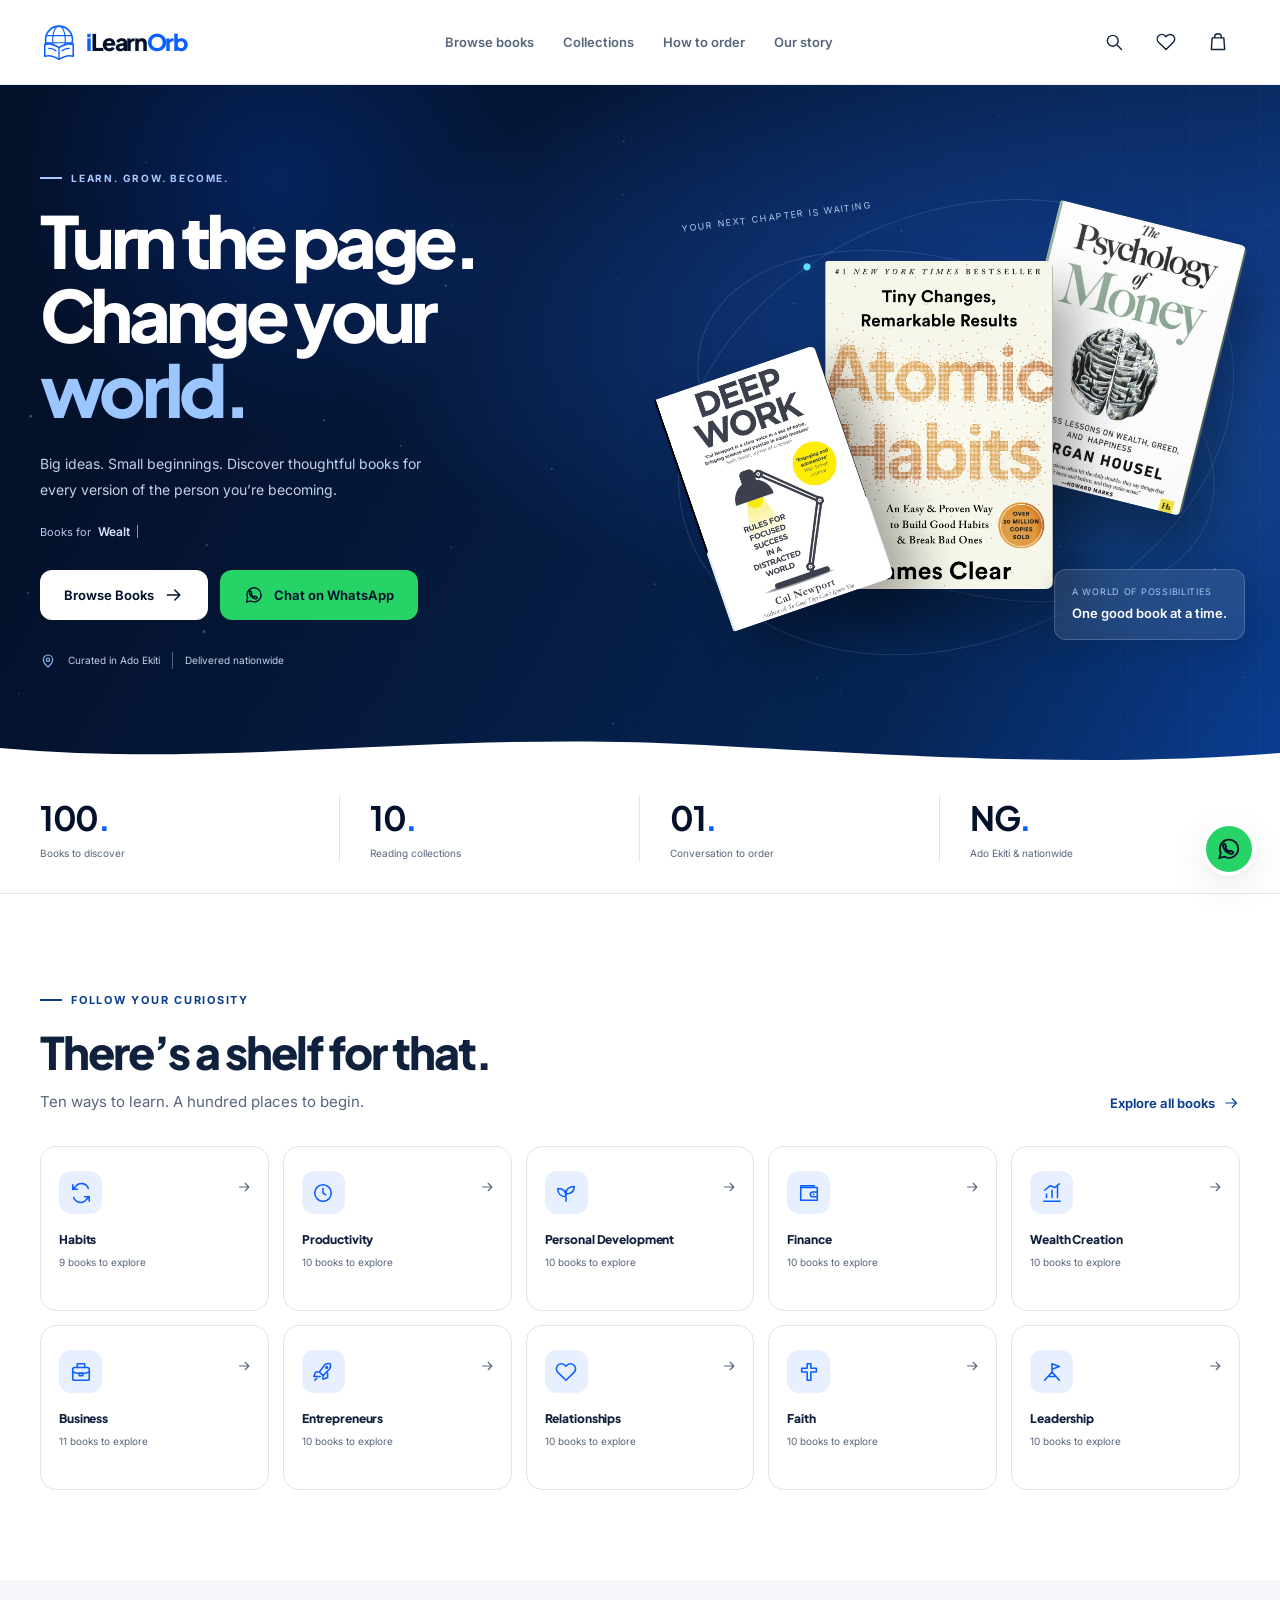
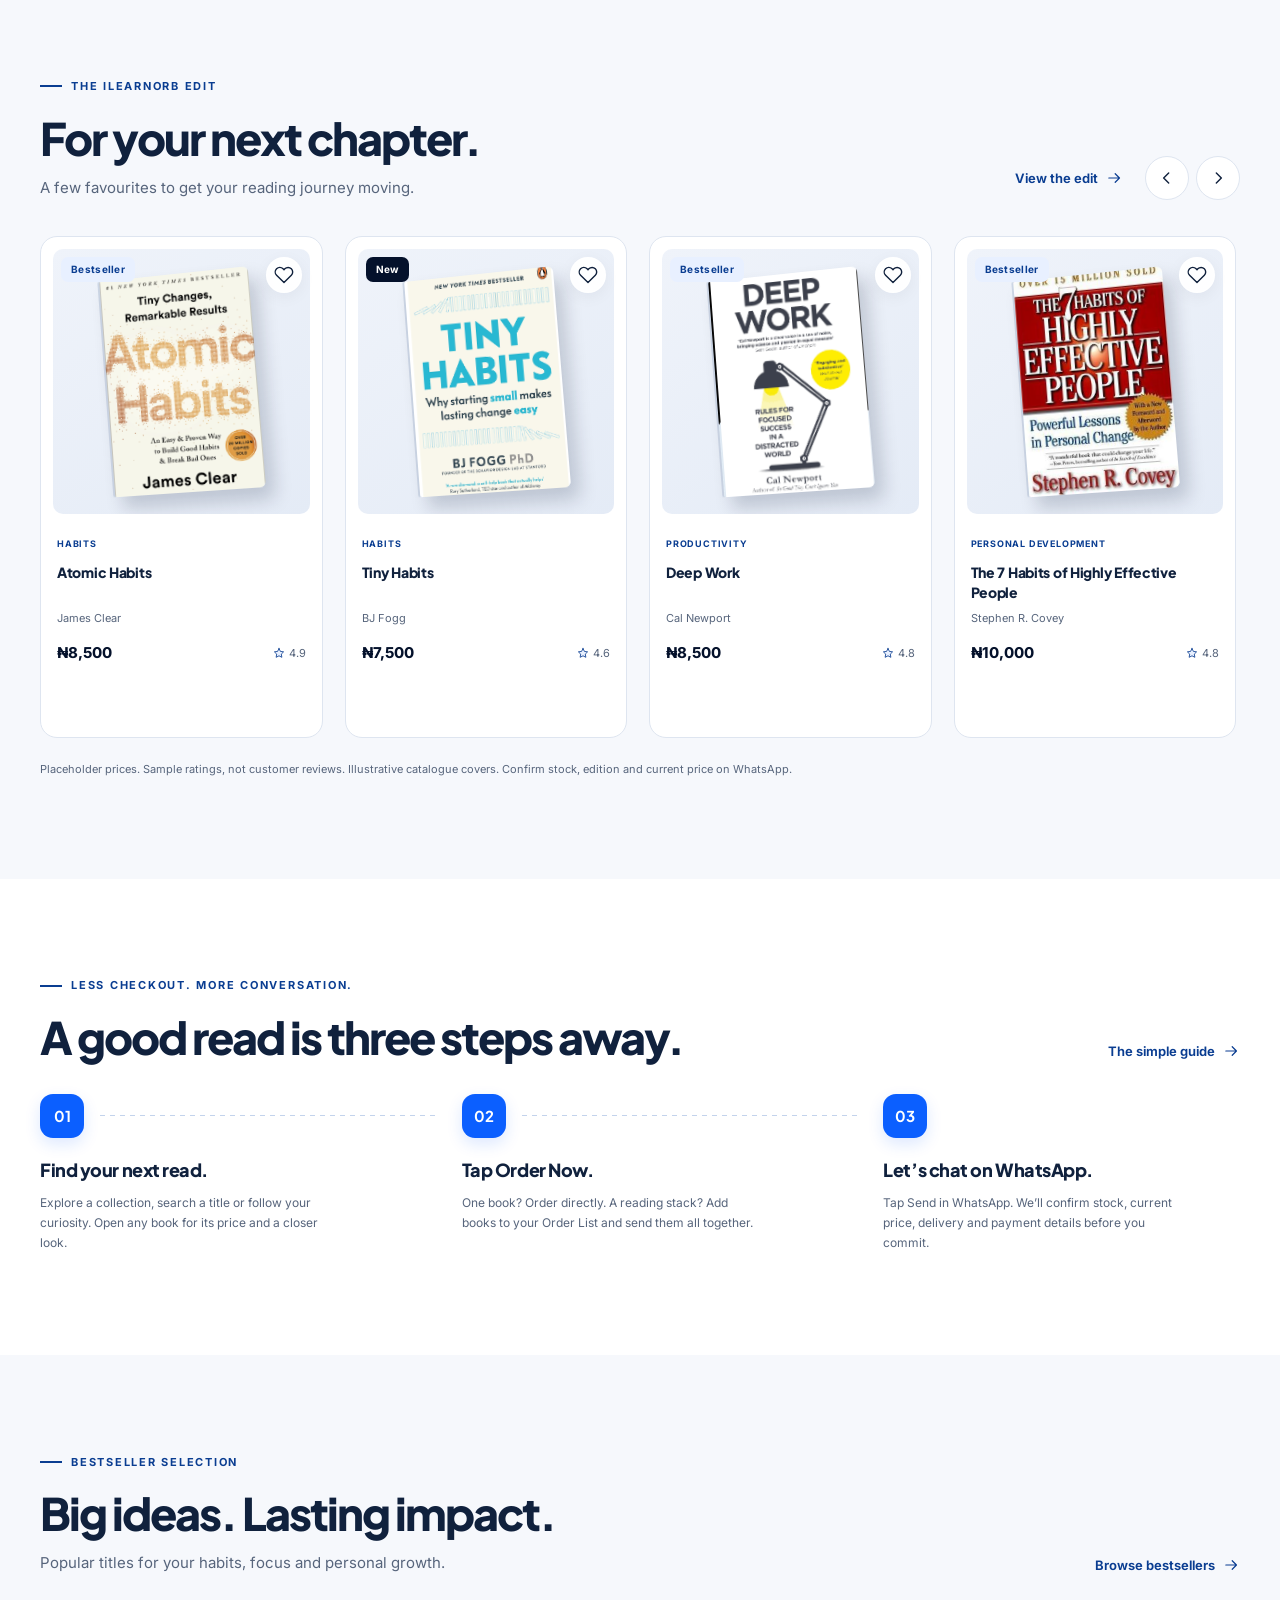
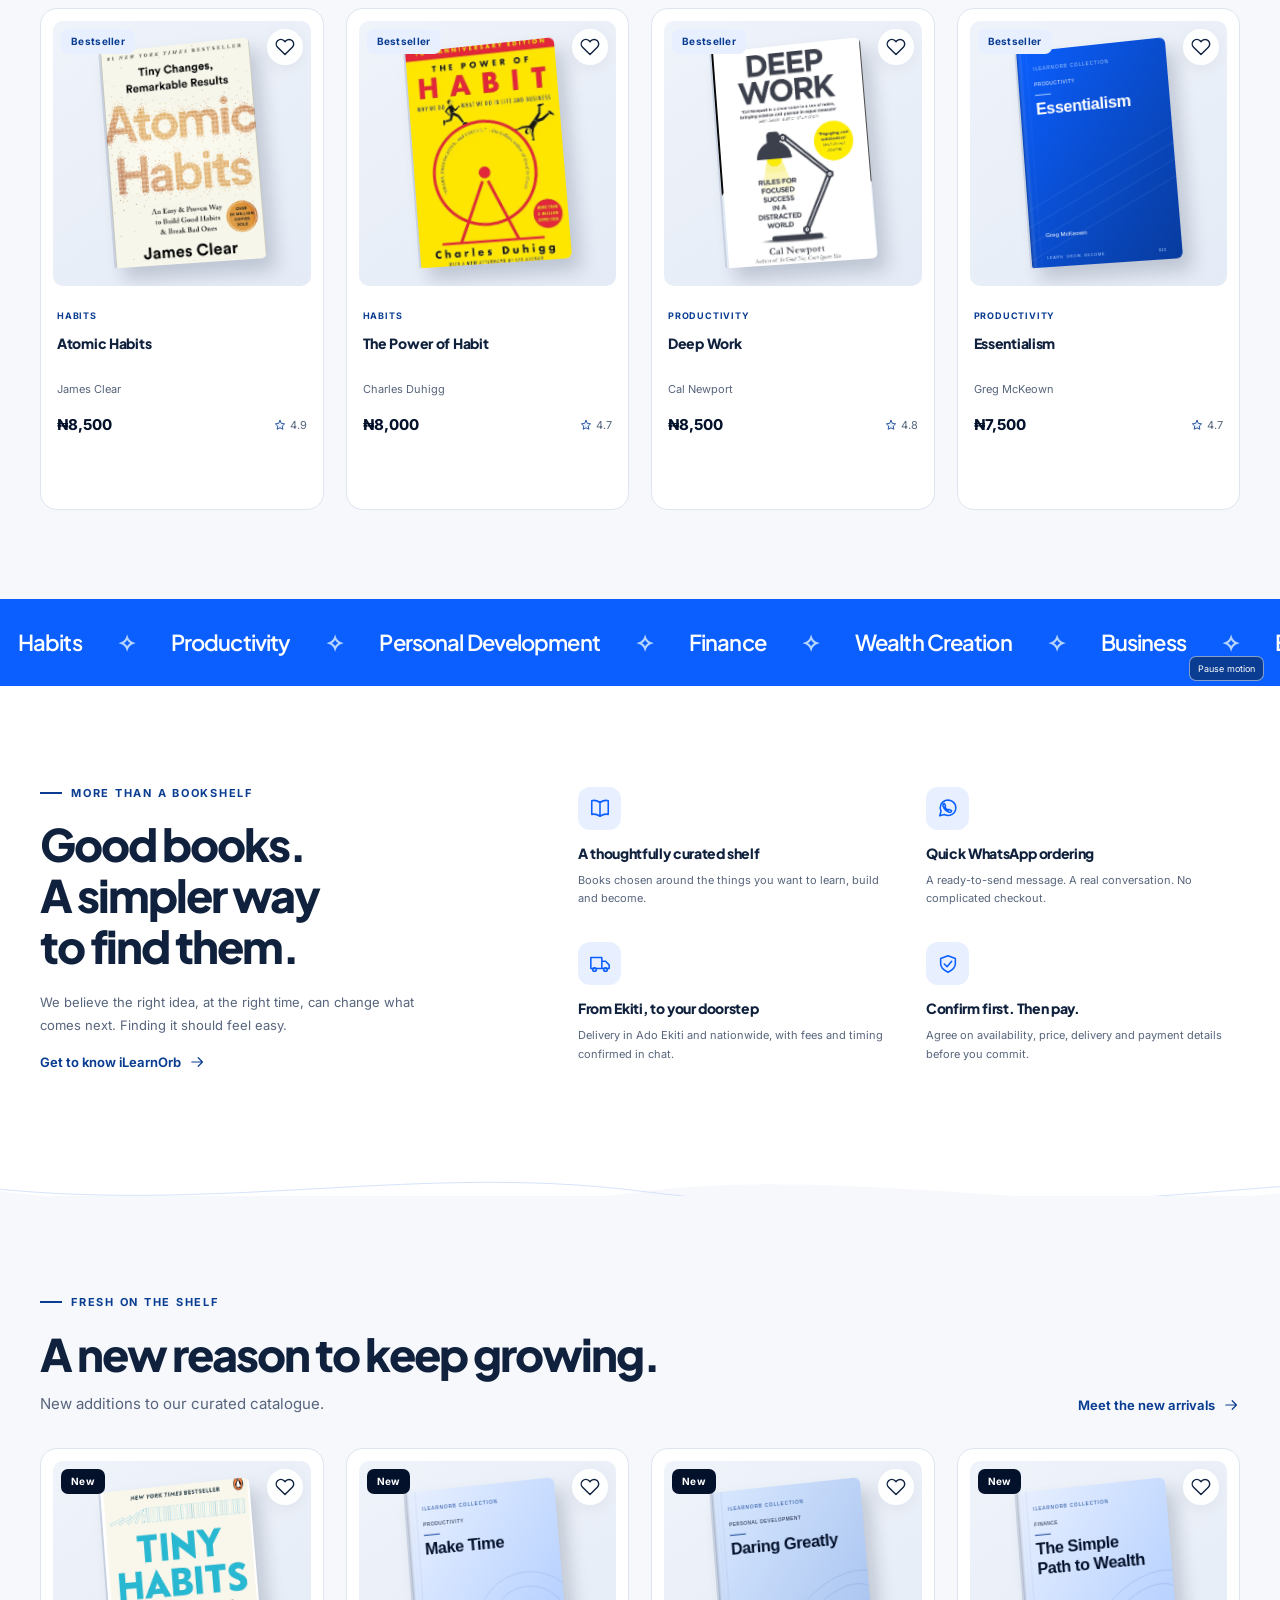
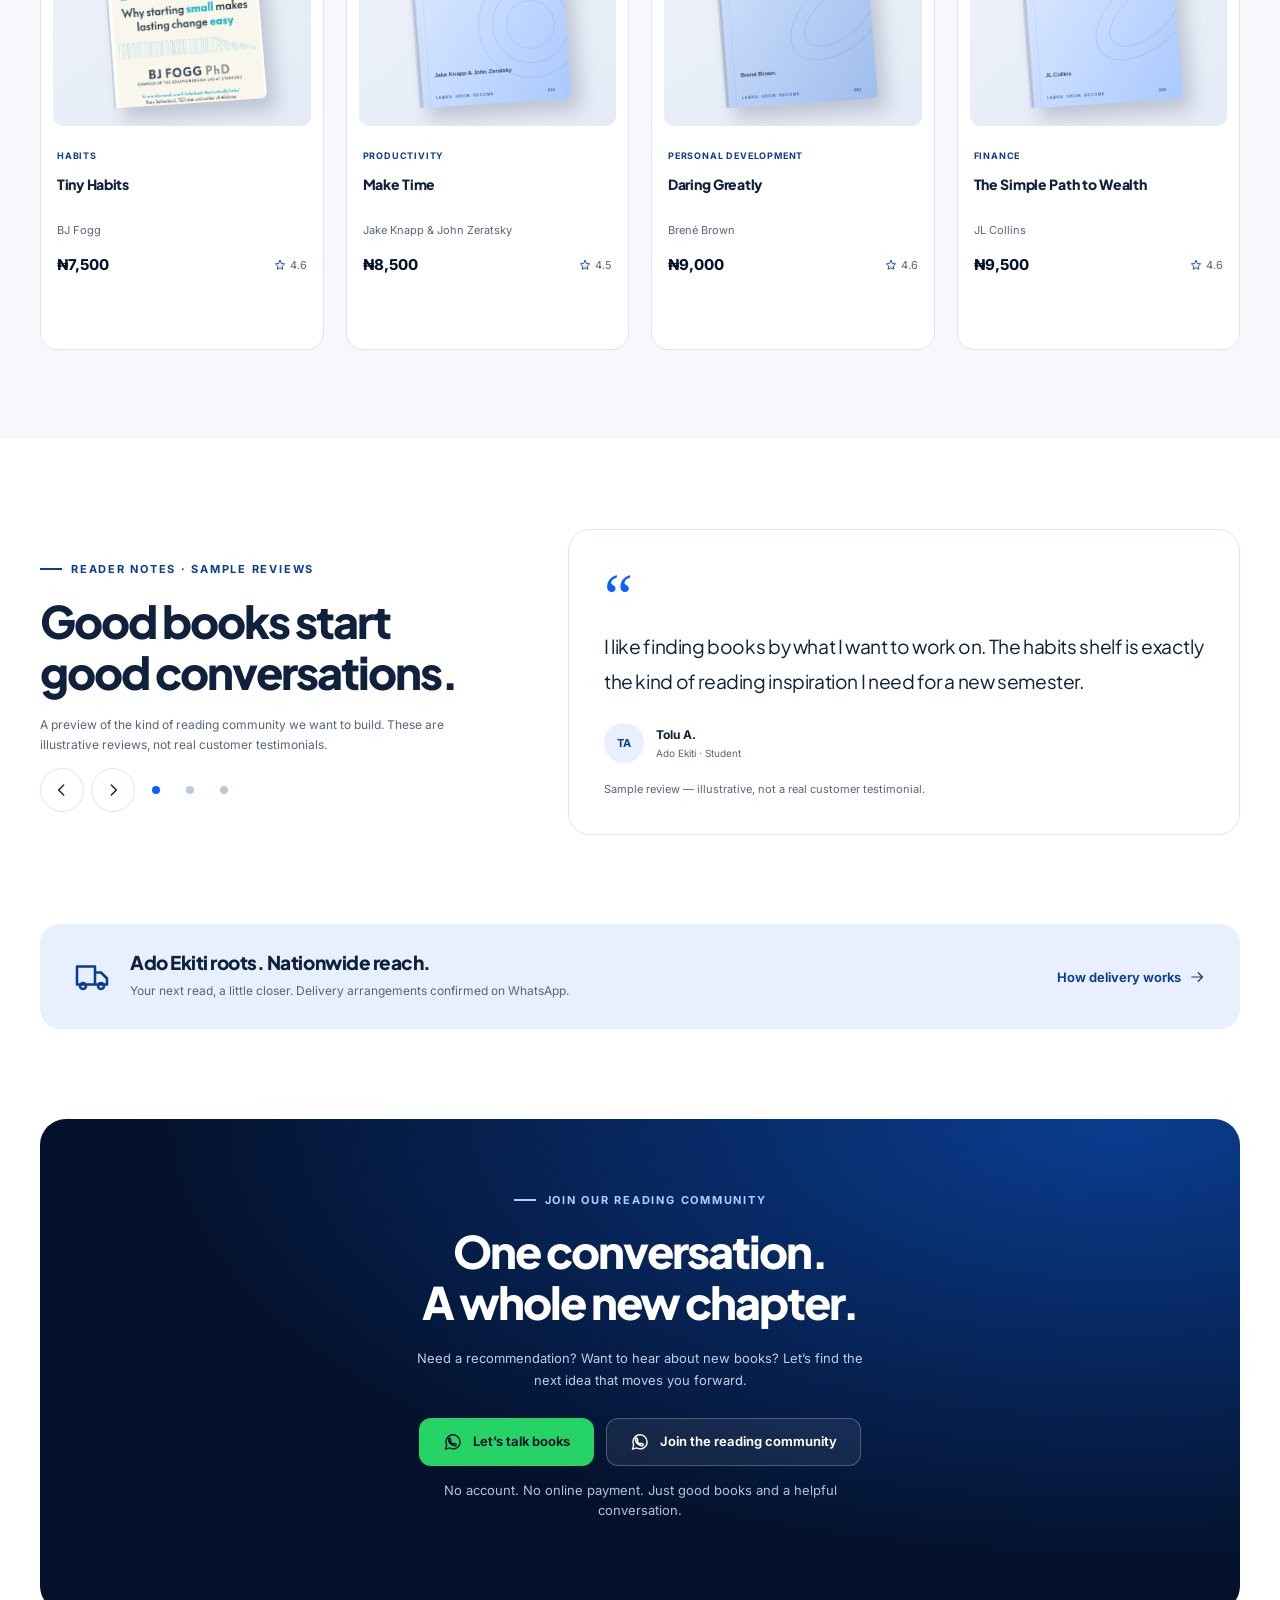
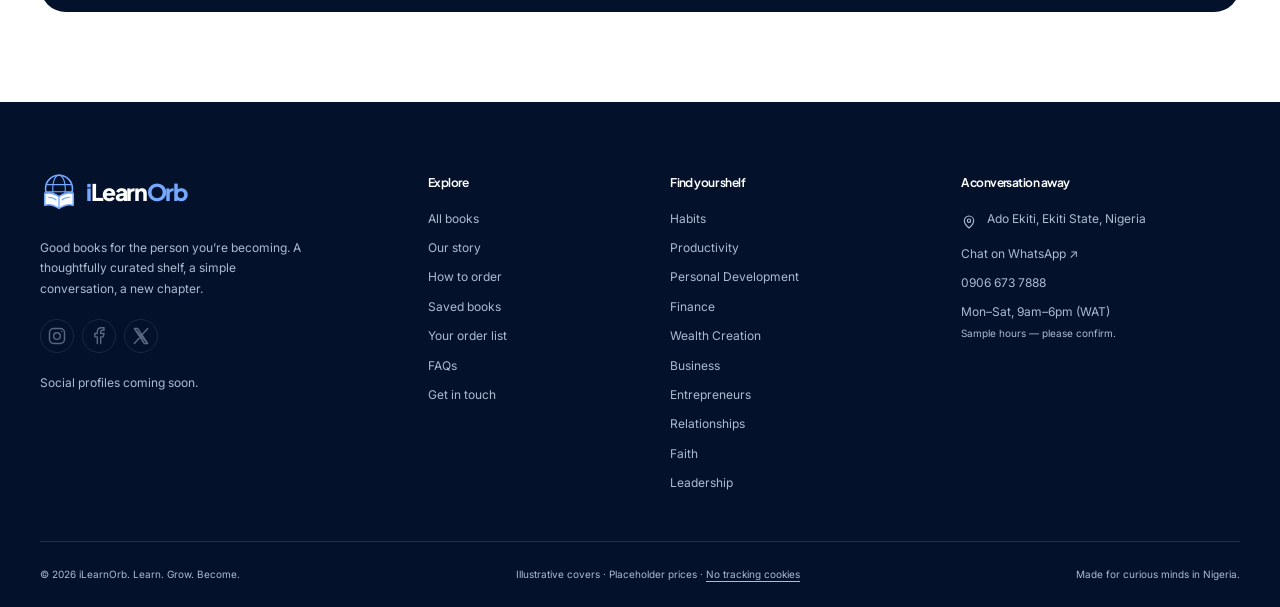
==== commit 1ec8fef0: "new" ====
--- a/index.html
+++ b/index.html
@@ -12,16 +12,16 @@
   <meta property="og:site_name" content="iLearnOrb">
   <meta property="og:title" content="Books for the Person You’re Becoming | iLearnOrb">
   <meta property="og:description" content="Discover 100 books across habits, finance, faith, business and more. Order with a simple WhatsApp conversation from Ado Ekiti, Nigeria.">
-  <meta property="og:url" content="https://ilearnorb.example/index.html">
-  <meta property="og:image" content="https://ilearnorb.example/assets/og-image.png">
+  <meta property="og:url" content="https://ilearnorb.vercel.app/index.html">
+  <meta property="og:image" content="https://ilearnorb.vercel.app/assets/og-image.png">
   <meta property="og:image:width" content="1200">
   <meta property="og:image:height" content="630">
   <meta property="og:image:alt" content="iLearnOrb — Learn. Grow. Become. A curated bookshelf in Nigeria.">
   <meta name="twitter:card" content="summary_large_image">
   <meta name="twitter:title" content="Books for the Person You’re Becoming | iLearnOrb">
   <meta name="twitter:description" content="Discover 100 books across habits, finance, faith, business and more. Order with a simple WhatsApp conversation from Ado Ekiti, Nigeria.">
-  <meta name="twitter:image" content="https://ilearnorb.example/assets/og-image.png">
-  <link rel="canonical" href="https://ilearnorb.example/index.html">
+  <meta name="twitter:image" content="https://ilearnorb.vercel.app/assets/og-image.png">
+  <link rel="canonical" href="https://ilearnorb.vercel.app/index.html">
   <link rel="icon" href="assets/favicon.svg" type="image/svg+xml">
   <link rel="apple-touch-icon" href="assets/icon-192.png">
   <link rel="manifest" href="manifest.json">
